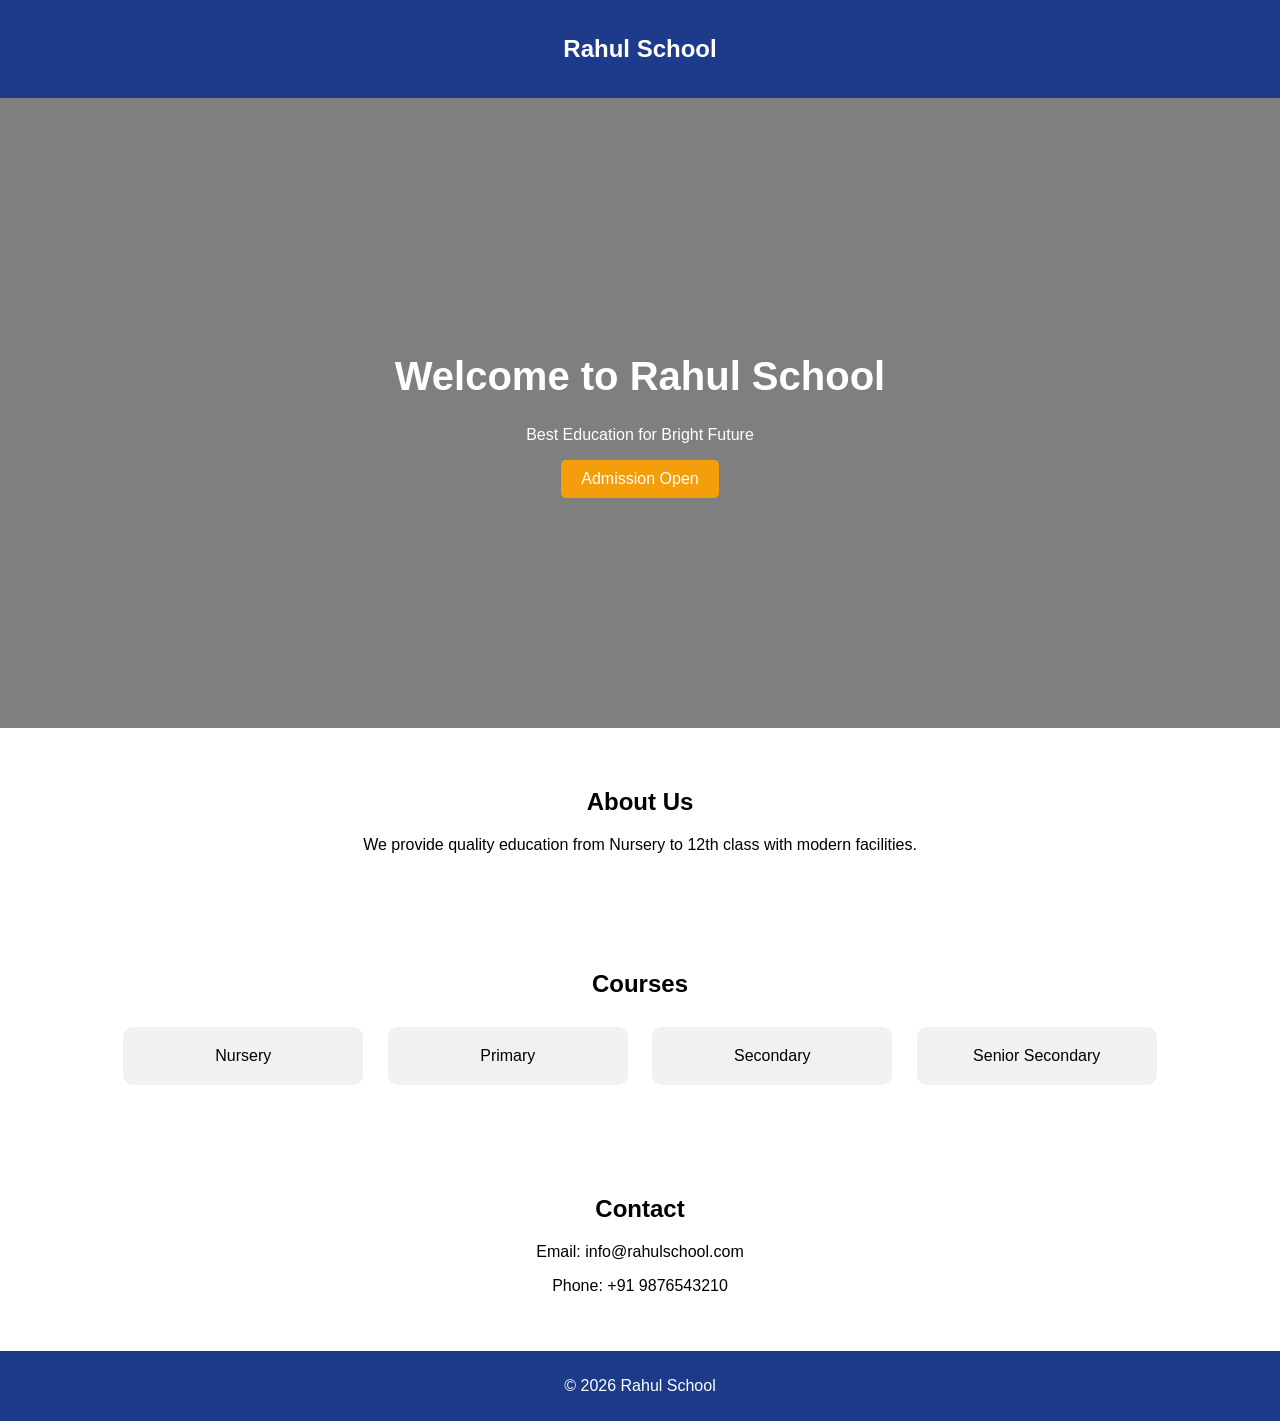
==== index.html @ 439ca169 "Update index.html" ====
<!DOCTYPE html>
<html lang="en">
<head>
<meta charset="UTF-8">
<meta name="viewport" content="width=device-width, initial-scale=1.0">
<title>Rahul School</title>

<style>
body {
    margin: 0;
    font-family: Arial, sans-serif;
}

header {
    background: #1e3a8a;
    color: white;
    padding: 15px;
    text-align: center;
}

.hero {
    background: linear-gradient(rgba(0,0,0,0.5), rgba(0,0,0,0.5)),
    url('https://images.unsplash.com/photo-1523050854058-8df90110c9f1');
    background-size: cover;
    height: 70vh;
    display: flex;
    justify-content: center;
    align-items: center;
    color: white;
    text-align: center;
}

.hero h1 {
    font-size: 40px;
}

section {
    padding: 40px;
    text-align: center;
}

.card {
    display: inline-block;
    background: #f1f1f1;
    padding: 20px;
    margin: 10px;
    border-radius: 10px;
    width: 200px;
}

button {
    background: #f59e0b;
    border: none;
    padding: 10px 20px;
    color: white;
    font-size: 16px;
    border-radius: 5px;
    cursor: pointer;
}

footer {
    background: #1e3a8a;
    color: white;
    text-align: center;
    padding: 10px;
}
</style>

</head>

<body>

<header>
    <h2>Rahul School</h2>
</header>

<div class="hero">
    <div>
        <h1>Welcome to Rahul School</h1>
        <p>Best Education for Bright Future</p>
        <button>Admission Open</button>
    </div>
</div>

<section>
    <h2>About Us</h2>
    <p>We provide quality education from Nursery to 12th class with modern facilities.</p>
</section>

<section>
    <h2>Courses</h2>
    <div class="card">Nursery</div>
    <div class="card">Primary</div>
    <div class="card">Secondary</div>
    <div class="card">Senior Secondary</div>
</section>

<section>
    <h2>Contact</h2>
    <p>Email: info@rahulschool.com</p>
    <p>Phone: +91 9876543210</p>
</section>

<footer>
    <p>© 2026 Rahul School</p>
</footer>

</body>
</html>
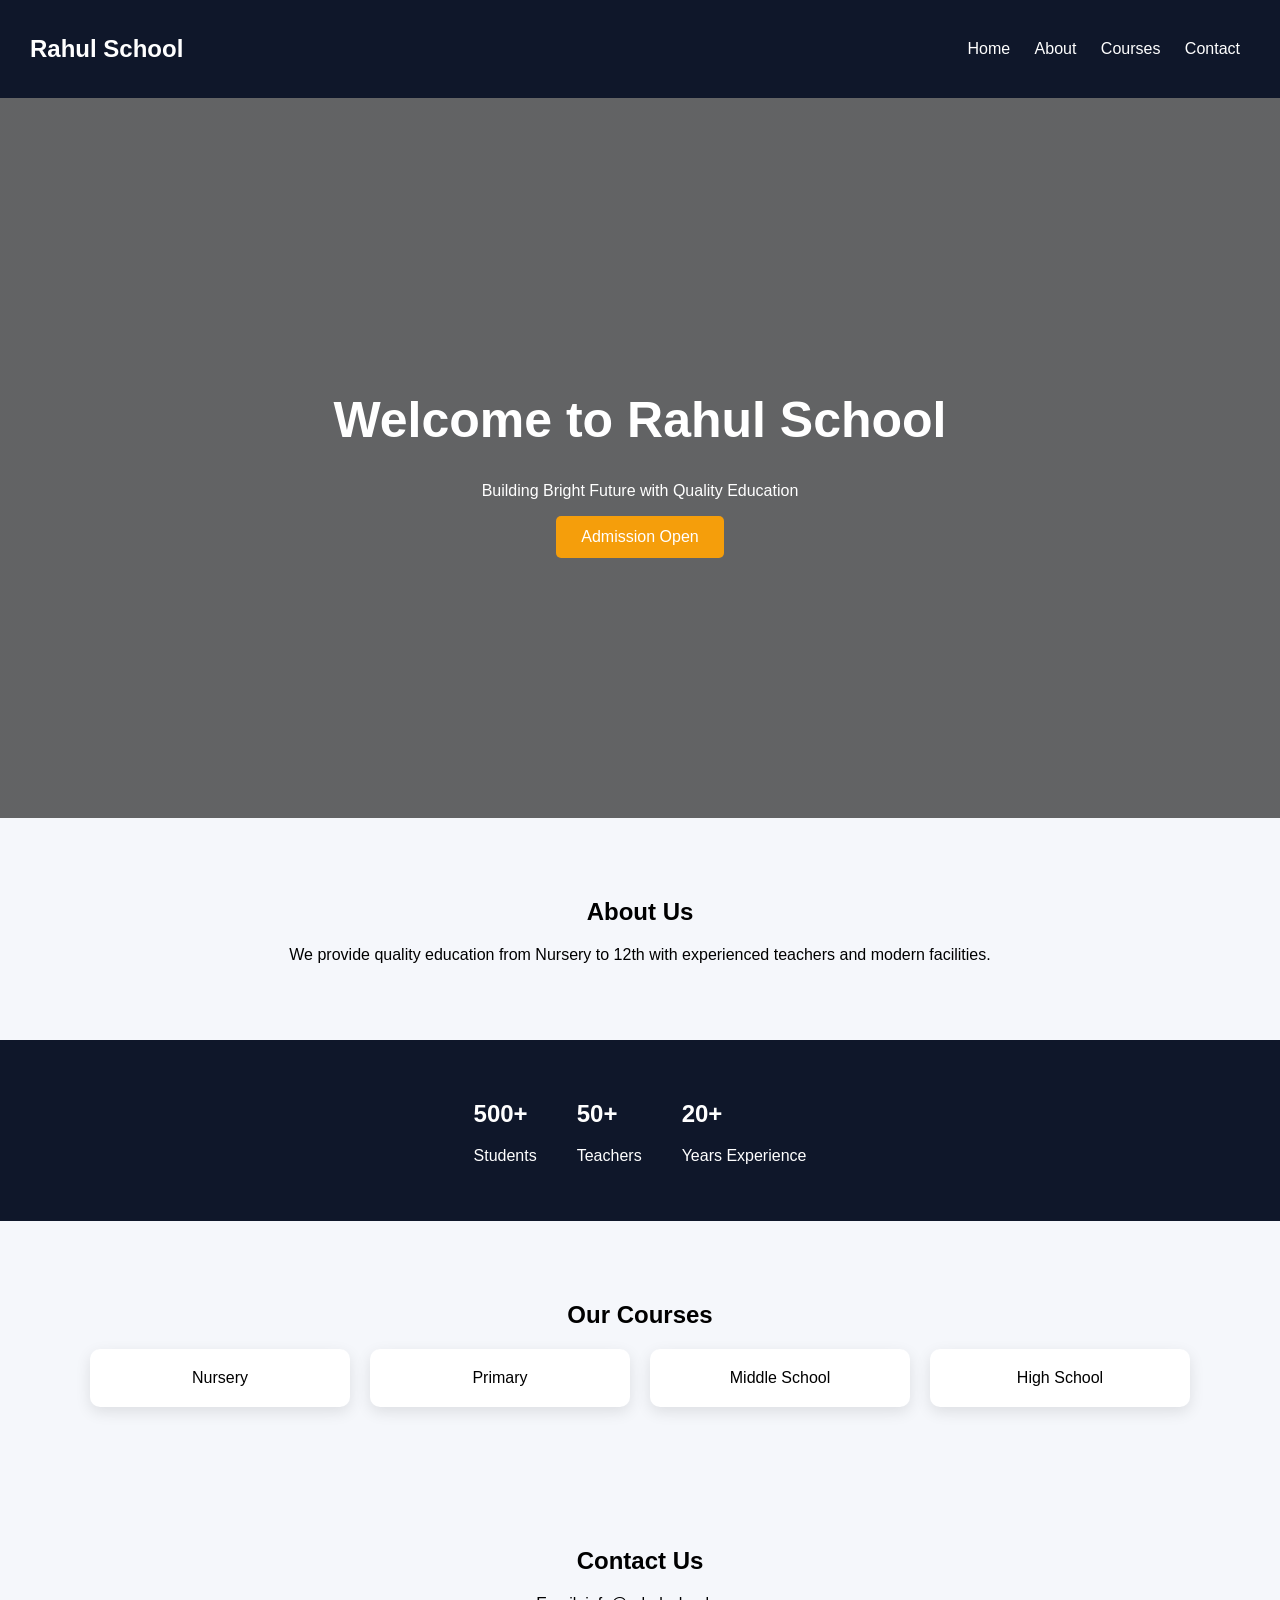
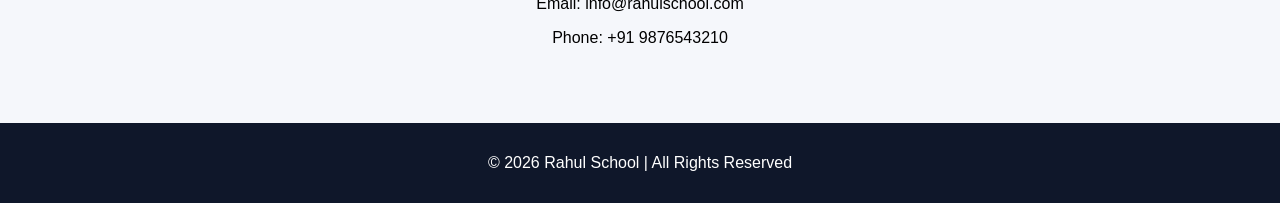
==== commit 55d29f92: "Update index.html" ====
--- a/index.html
+++ b/index.html
@@ -6,63 +6,91 @@
 <title>Rahul School</title>
 
 <style>
-body {
-    margin: 0;
-    font-family: Arial, sans-serif;
+body{
+    margin:0;
+    font-family:Arial, sans-serif;
+    background:#f5f7fb;
 }
 
-header {
-    background: #1e3a8a;
-    color: white;
-    padding: 15px;
-    text-align: center;
+/* Navbar */
+.navbar{
+    display:flex;
+    justify-content:space-between;
+    align-items:center;
+    background:#0f172a;
+    padding:15px 30px;
+    color:white;
+}
+.navbar a{
+    color:white;
+    text-decoration:none;
+    margin:0 10px;
 }
 
-.hero {
-    background: linear-gradient(rgba(0,0,0,0.5), rgba(0,0,0,0.5)),
+/* Hero */
+.hero{
+    background:linear-gradient(rgba(0,0,0,0.6),rgba(0,0,0,0.6)),
     url('https://images.unsplash.com/photo-1523050854058-8df90110c9f1');
-    background-size: cover;
-    height: 70vh;
-    display: flex;
-    justify-content: center;
-    align-items: center;
-    color: white;
-    text-align: center;
+    background-size:cover;
+    height:80vh;
+    display:flex;
+    justify-content:center;
+    align-items:center;
+    color:white;
+    text-align:center;
+}
+.hero h1{
+    font-size:50px;
 }
 
-.hero h1 {
-    font-size: 40px;
+/* Button */
+.btn{
+    background:#f59e0b;
+    padding:12px 25px;
+    border:none;
+    color:white;
+    font-size:16px;
+    border-radius:5px;
+    cursor:pointer;
 }
 
-section {
-    padding: 40px;
-    text-align: center;
+/* Sections */
+section{
+    padding:60px 20px;
+    text-align:center;
 }
 
-.card {
-    display: inline-block;
-    background: #f1f1f1;
-    padding: 20px;
-    margin: 10px;
-    border-radius: 10px;
-    width: 200px;
+/* Cards */
+.cards{
+    display:flex;
+    flex-wrap:wrap;
+    justify-content:center;
+    gap:20px;
+}
+.card{
+    background:white;
+    padding:20px;
+    width:220px;
+    border-radius:10px;
+    box-shadow:0 5px 15px rgba(0,0,0,0.1);
 }
 
-button {
-    background: #f59e0b;
-    border: none;
-    padding: 10px 20px;
-    color: white;
-    font-size: 16px;
-    border-radius: 5px;
-    cursor: pointer;
+/* Stats */
+.stats{
+    display:flex;
+    justify-content:center;
+    gap:40px;
+    background:#0f172a;
+    color:white;
+    padding:40px;
 }
 
-footer {
-    background: #1e3a8a;
-    color: white;
-    text-align: center;
-    padding: 10px;
+/* Footer */
+footer{
+    background:#0f172a;
+    color:white;
+    text-align:center;
+    padding:15px;
 }
 </style>
 
@@ -70,39 +98,62 @@
 
 <body>
 
-<header>
+<div class="navbar">
     <h2>Rahul School</h2>
-</header>
+    <div>
+        <a href="#">Home</a>
+        <a href="#about">About</a>
+        <a href="#courses">Courses</a>
+        <a href="#contact">Contact</a>
+    </div>
+</div>
 
 <div class="hero">
     <div>
         <h1>Welcome to Rahul School</h1>
-        <p>Best Education for Bright Future</p>
-        <button>Admission Open</button>
+        <p>Building Bright Future with Quality Education</p>
+        <button class="btn">Admission Open</button>
     </div>
 </div>
 
-<section>
+<section id="about">
     <h2>About Us</h2>
-    <p>We provide quality education from Nursery to 12th class with modern facilities.</p>
+    <p>We provide quality education from Nursery to 12th with experienced teachers and modern facilities.</p>
 </section>
 
-<section>
-    <h2>Courses</h2>
-    <div class="card">Nursery</div>
-    <div class="card">Primary</div>
-    <div class="card">Secondary</div>
-    <div class="card">Senior Secondary</div>
+<div class="stats">
+    <div>
+        <h2>500+</h2>
+        <p>Students</p>
+    </div>
+    <div>
+        <h2>50+</h2>
+        <p>Teachers</p>
+    </div>
+    <div>
+        <h2>20+</h2>
+        <p>Years Experience</p>
+    </div>
+</div>
+
+<section id="courses">
+    <h2>Our Courses</h2>
+    <div class="cards">
+        <div class="card">Nursery</div>
+        <div class="card">Primary</div>
+        <div class="card">Middle School</div>
+        <div class="card">High School</div>
+    </div>
 </section>
 
-<section>
-    <h2>Contact</h2>
+<section id="contact">
+    <h2>Contact Us</h2>
     <p>Email: info@rahulschool.com</p>
     <p>Phone: +91 9876543210</p>
 </section>
 
 <footer>
-    <p>© 2026 Rahul School</p>
+    <p>© 2026 Rahul School | All Rights Reserved</p>
 </footer>
 
 </body>
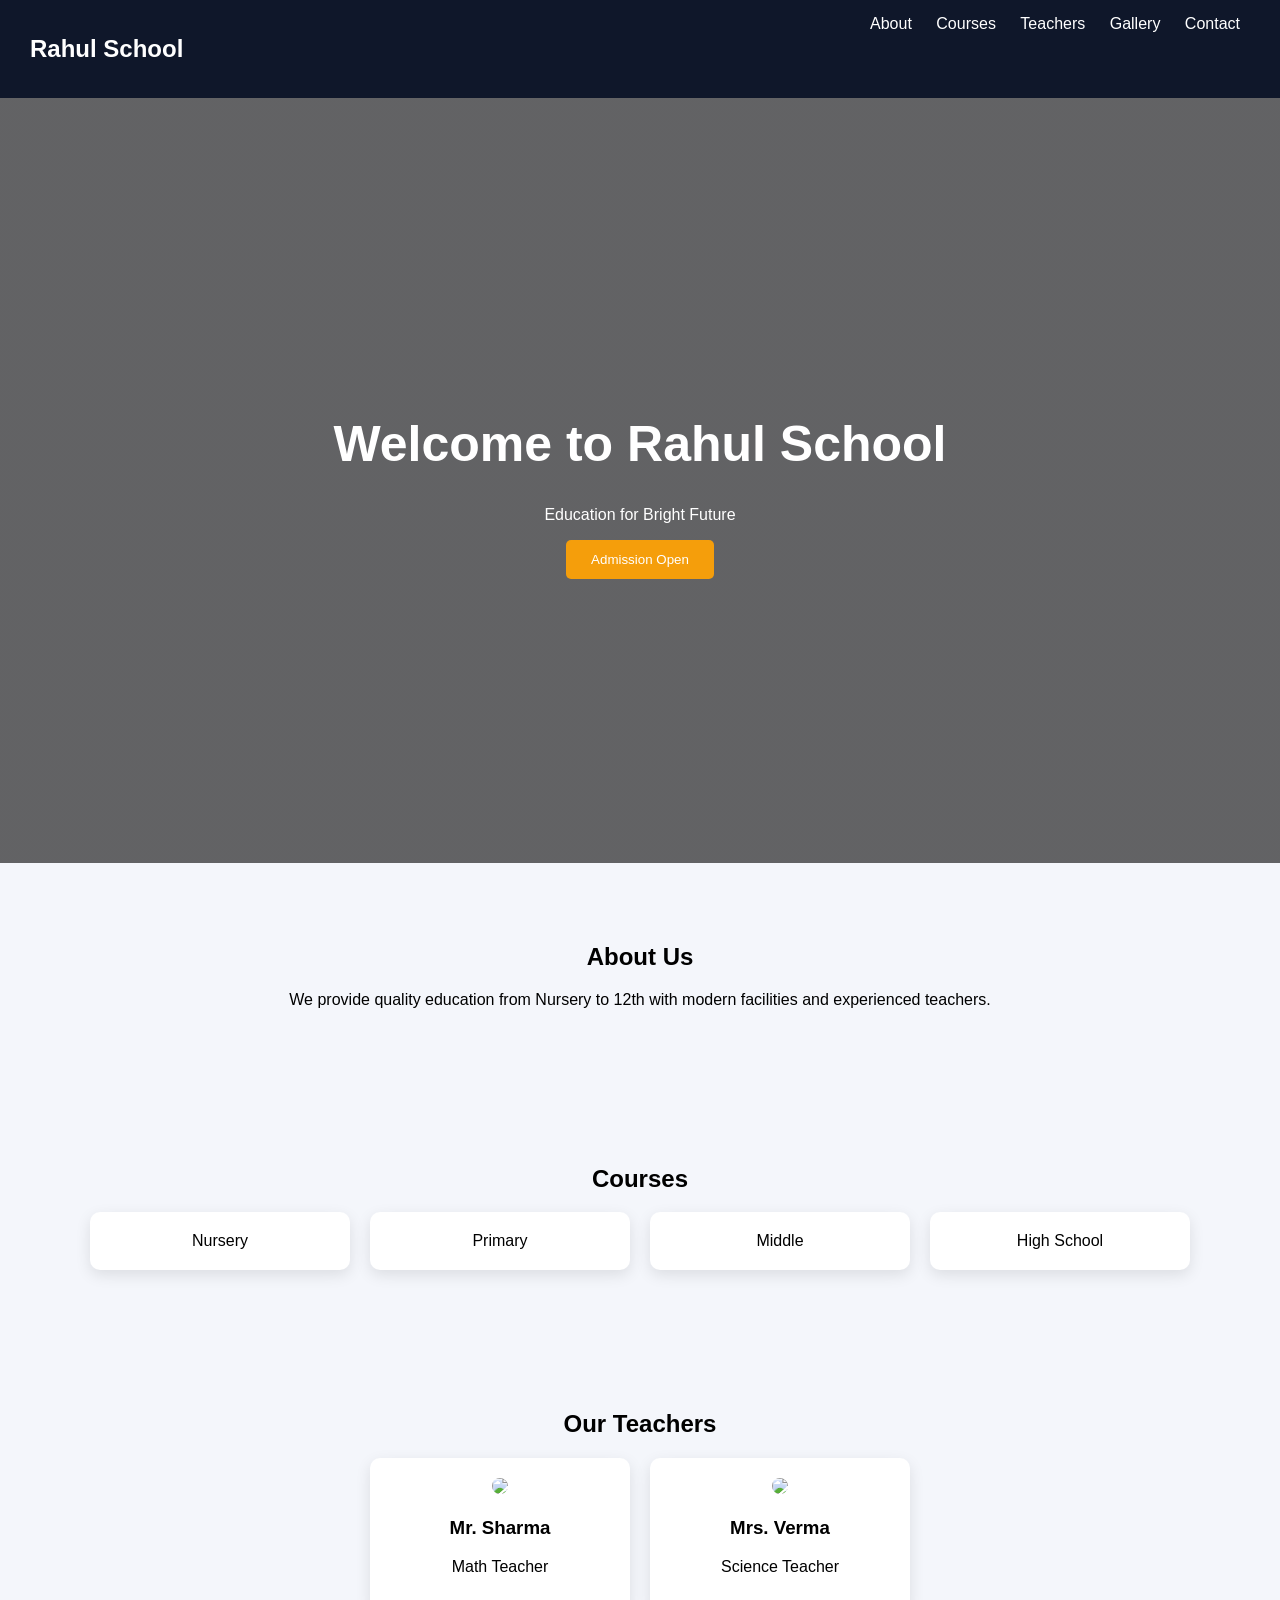
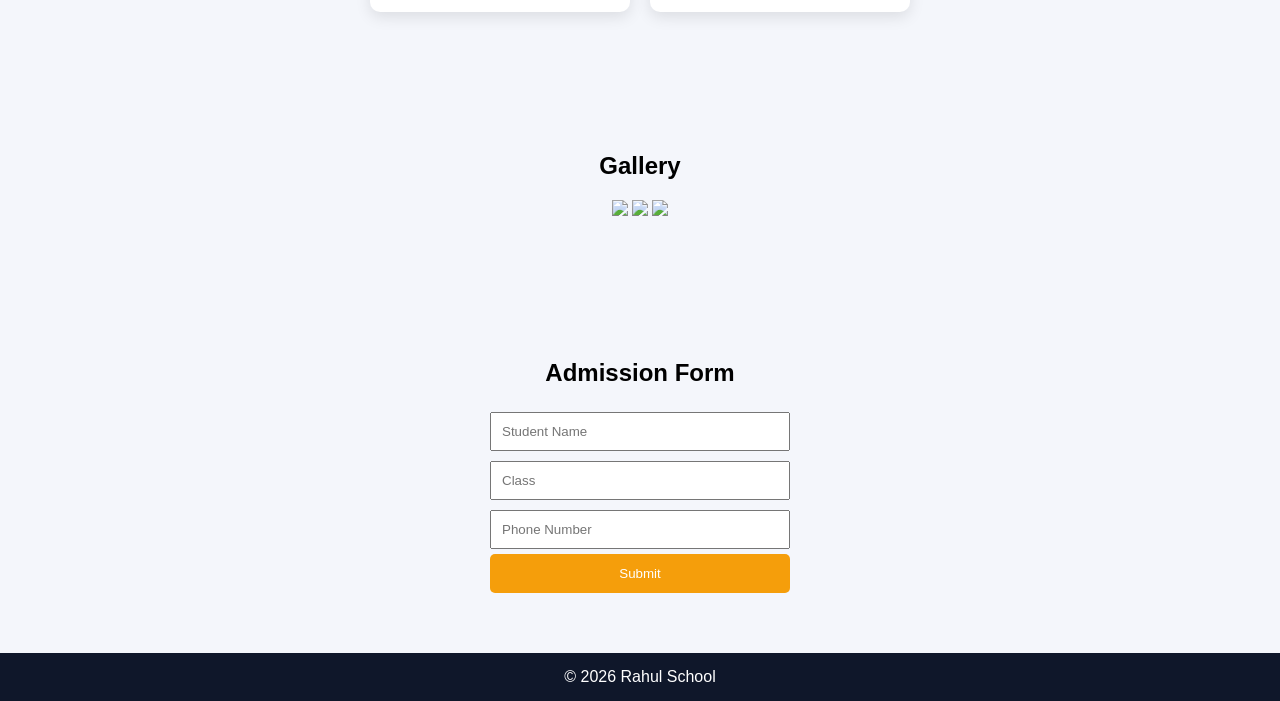
==== commit 3de0fbbf: "Update index.html" ====
--- a/index.html
+++ b/index.html
@@ -8,48 +8,42 @@
 <style>
 body{
     margin:0;
-    font-family:Arial, sans-serif;
-    background:#f5f7fb;
+    font-family:Arial;
+    background:#f4f6fb;
+    scroll-behavior:smooth;
 }
 
 /* Navbar */
-.navbar{
+.nav{
     display:flex;
     justify-content:space-between;
-    align-items:center;
     background:#0f172a;
+    color:white;
     padding:15px 30px;
+}
+.nav a{
     color:white;
-}
-.navbar a{
-    color:white;
+    margin:0 10px;
     text-decoration:none;
-    margin:0 10px;
 }
 
 /* Hero */
 .hero{
     background:linear-gradient(rgba(0,0,0,0.6),rgba(0,0,0,0.6)),
     url('https://images.unsplash.com/photo-1523050854058-8df90110c9f1');
-    background-size:cover;
-    height:80vh;
+    height:85vh;
     display:flex;
     justify-content:center;
     align-items:center;
     color:white;
     text-align:center;
 }
-.hero h1{
-    font-size:50px;
-}
-
-/* Button */
+.hero h1{font-size:50px;}
 .btn{
+    padding:12px 25px;
     background:#f59e0b;
-    padding:12px 25px;
     border:none;
     color:white;
-    font-size:16px;
     border-radius:5px;
     cursor:pointer;
 }
@@ -75,22 +69,38 @@
     box-shadow:0 5px 15px rgba(0,0,0,0.1);
 }
 
-/* Stats */
-.stats{
+/* Teachers */
+.teacher img{
+    width:100%;
+    border-radius:10px;
+}
+
+/* Gallery */
+.gallery img{
+    width:250px;
+    height:160px;
+    margin:10px;
+    border-radius:10px;
+}
+
+/* Form */
+form{
     display:flex;
-    justify-content:center;
-    gap:40px;
-    background:#0f172a;
-    color:white;
-    padding:40px;
+    flex-direction:column;
+    width:300px;
+    margin:auto;
+}
+input{
+    padding:10px;
+    margin:5px 0;
 }
 
 /* Footer */
 footer{
     background:#0f172a;
     color:white;
+    padding:15px;
     text-align:center;
-    padding:15px;
 }
 </style>
 
@@ -98,12 +108,13 @@
 
 <body>
 
-<div class="navbar">
+<div class="nav">
     <h2>Rahul School</h2>
     <div>
-        <a href="#">Home</a>
         <a href="#about">About</a>
         <a href="#courses">Courses</a>
+        <a href="#teachers">Teachers</a>
+        <a href="#gallery">Gallery</a>
         <a href="#contact">Contact</a>
     </div>
 </div>
@@ -111,49 +122,63 @@
 <div class="hero">
     <div>
         <h1>Welcome to Rahul School</h1>
-        <p>Building Bright Future with Quality Education</p>
+        <p>Education for Bright Future</p>
         <button class="btn">Admission Open</button>
     </div>
 </div>
 
 <section id="about">
     <h2>About Us</h2>
-    <p>We provide quality education from Nursery to 12th with experienced teachers and modern facilities.</p>
+    <p>We provide quality education from Nursery to 12th with modern facilities and experienced teachers.</p>
 </section>
 
-<div class="stats">
-    <div>
-        <h2>500+</h2>
-        <p>Students</p>
-    </div>
-    <div>
-        <h2>50+</h2>
-        <p>Teachers</p>
-    </div>
-    <div>
-        <h2>20+</h2>
-        <p>Years Experience</p>
-    </div>
-</div>
-
 <section id="courses">
-    <h2>Our Courses</h2>
+    <h2>Courses</h2>
     <div class="cards">
         <div class="card">Nursery</div>
         <div class="card">Primary</div>
-        <div class="card">Middle School</div>
+        <div class="card">Middle</div>
         <div class="card">High School</div>
     </div>
 </section>
 
+<section id="teachers">
+    <h2>Our Teachers</h2>
+    <div class="cards">
+        <div class="card teacher">
+            <img src="https://via.placeholder.com/200x150">
+            <h3>Mr. Sharma</h3>
+            <p>Math Teacher</p>
+        </div>
+        <div class="card teacher">
+            <img src="https://via.placeholder.com/200x150">
+            <h3>Mrs. Verma</h3>
+            <p>Science Teacher</p>
+        </div>
+    </div>
+</section>
+
+<section id="gallery">
+    <h2>Gallery</h2>
+    <div>
+        <img src="https://images.unsplash.com/photo-1523050854058-8df90110c9f1">
+        <img src="https://images.unsplash.com/photo-1524178232363-1fb2b075b655">
+        <img src="https://images.unsplash.com/photo-1503676260728-1c00da094a0b">
+    </div>
+</section>
+
 <section id="contact">
-    <h2>Contact Us</h2>
-    <p>Email: info@rahulschool.com</p>
-    <p>Phone: +91 9876543210</p>
+    <h2>Admission Form</h2>
+    <form>
+        <input type="text" placeholder="Student Name">
+        <input type="text" placeholder="Class">
+        <input type="text" placeholder="Phone Number">
+        <button class="btn" type="submit">Submit</button>
+    </form>
 </section>
 
 <footer>
-    <p>© 2026 Rahul School | All Rights Reserved</p>
+    © 2026 Rahul School
 </footer>
 
 </body>
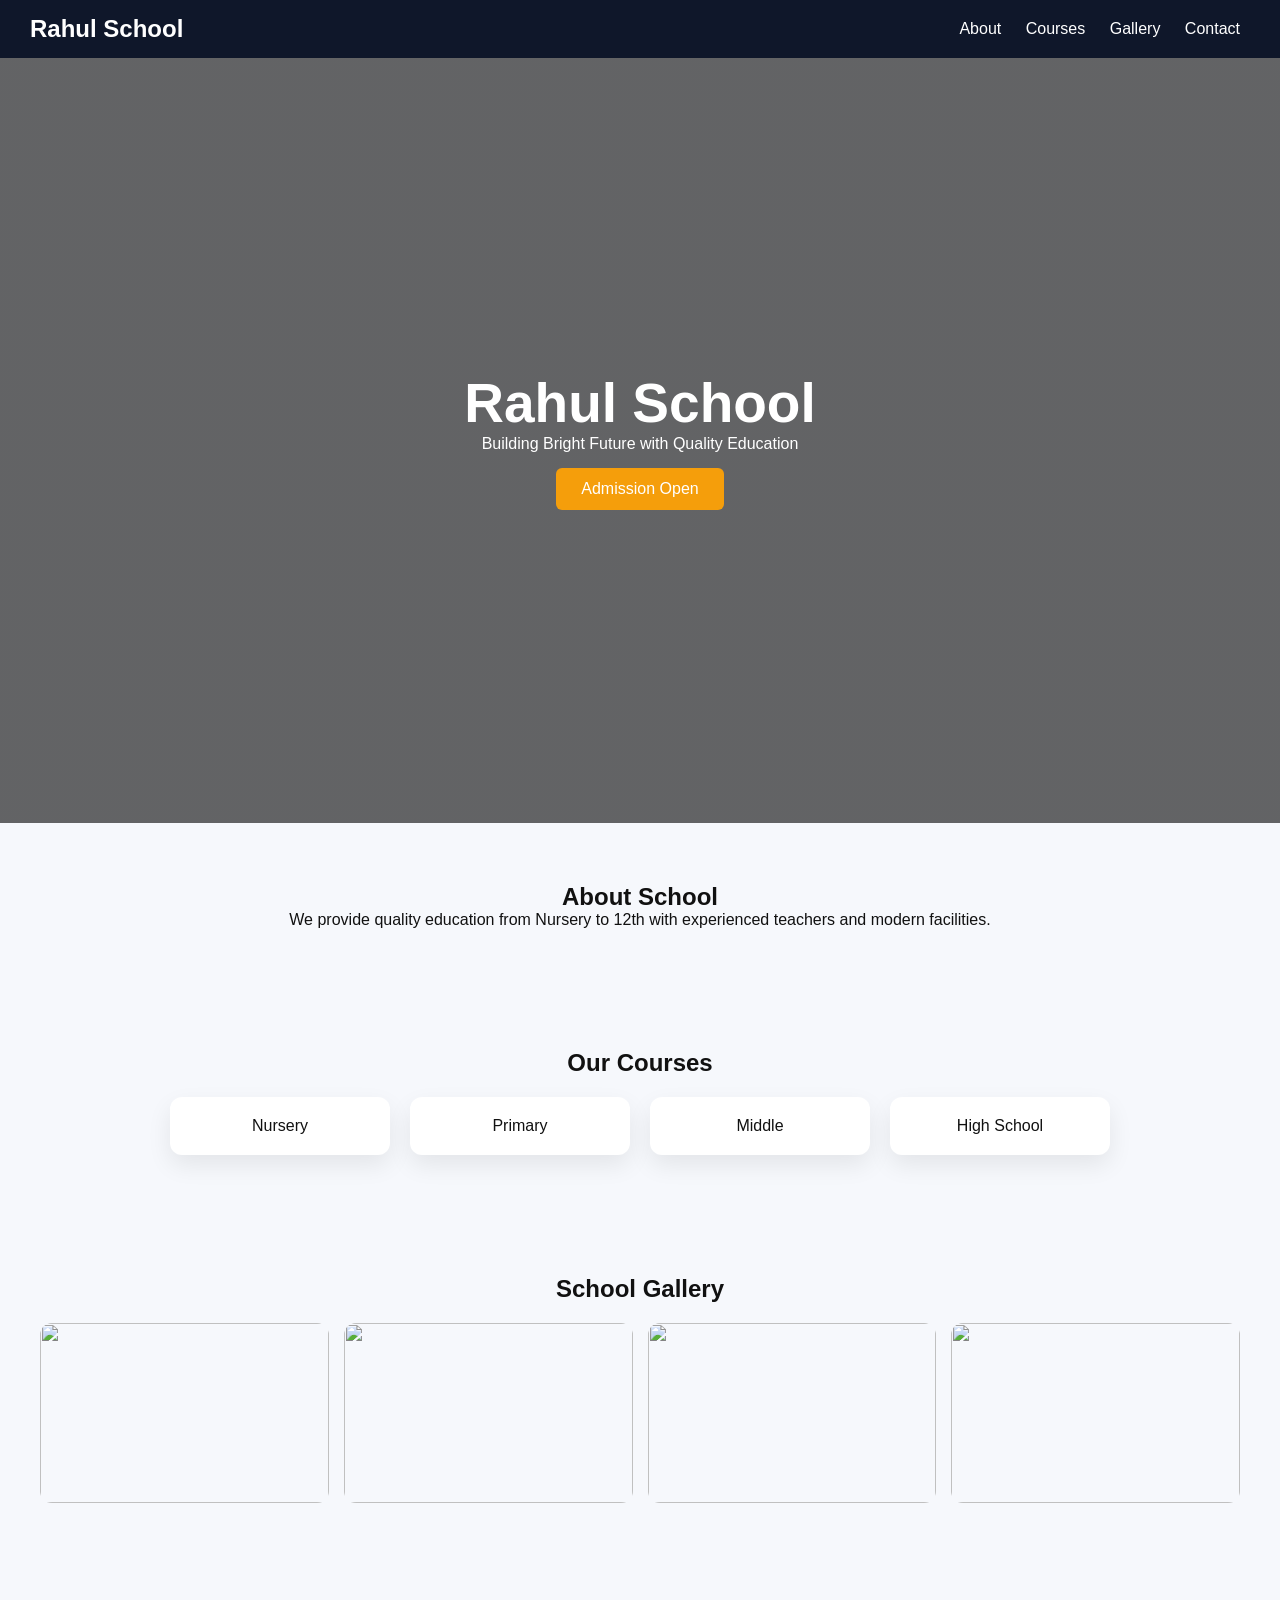
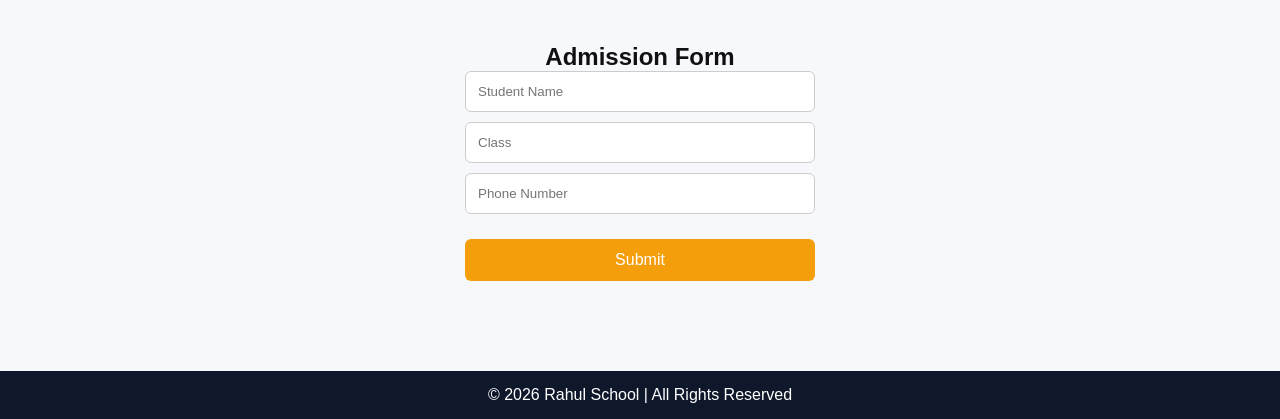
==== commit e37df0a6: "Update index.html" ====
--- a/index.html
+++ b/index.html
@@ -6,101 +6,117 @@
 <title>Rahul School</title>
 
 <style>
-body{
+*{
     margin:0;
+    padding:0;
+    box-sizing:border-box;
     font-family:Arial;
-    background:#f4f6fb;
-    scroll-behavior:smooth;
 }
 
-/* Navbar */
-.nav{
+body{
+    background:#f6f8fc;
+    color:#111;
+}
+
+/* NAVBAR */
+nav{
     display:flex;
     justify-content:space-between;
+    align-items:center;
     background:#0f172a;
+    padding:15px 30px;
     color:white;
-    padding:15px 30px;
 }
-.nav a{
+nav a{
     color:white;
     margin:0 10px;
     text-decoration:none;
+    font-weight:500;
 }
 
-/* Hero */
+/* HERO */
 .hero{
+    height:85vh;
     background:linear-gradient(rgba(0,0,0,0.6),rgba(0,0,0,0.6)),
     url('https://images.unsplash.com/photo-1523050854058-8df90110c9f1');
-    height:85vh;
+    background-size:cover;
     display:flex;
     justify-content:center;
     align-items:center;
+    text-align:center;
     color:white;
-    text-align:center;
 }
-.hero h1{font-size:50px;}
+.hero h1{
+    font-size:55px;
+}
 .btn{
+    margin-top:15px;
     padding:12px 25px;
+    border:none;
     background:#f59e0b;
-    border:none;
     color:white;
-    border-radius:5px;
+    border-radius:6px;
     cursor:pointer;
+    font-size:16px;
 }
 
-/* Sections */
+/* SECTION */
 section{
     padding:60px 20px;
     text-align:center;
 }
 
-/* Cards */
+/* CARDS */
 .cards{
     display:flex;
+    justify-content:center;
     flex-wrap:wrap;
-    justify-content:center;
     gap:20px;
+    margin-top:20px;
 }
 .card{
     background:white;
     padding:20px;
     width:220px;
-    border-radius:10px;
-    box-shadow:0 5px 15px rgba(0,0,0,0.1);
+    border-radius:12px;
+    box-shadow:0 10px 25px rgba(0,0,0,0.08);
 }
 
-/* Teachers */
-.teacher img{
+/* GALLERY FIX (IMPORTANT) */
+.gallery{
+    display:grid;
+    grid-template-columns:repeat(auto-fit,minmax(250px,1fr));
+    gap:15px;
+    padding:20px;
+}
+.gallery img{
     width:100%;
-    border-radius:10px;
+    height:180px;
+    object-fit:cover;
+    border-radius:12px;
 }
 
-/* Gallery */
-.gallery img{
-    width:250px;
-    height:160px;
-    margin:10px;
-    border-radius:10px;
+/* FORM */
+form{
+    max-width:350px;
+    margin:auto;
+    display:flex;
+    flex-direction:column;
+    gap:10px;
+}
+input{
+    padding:12px;
+    border:1px solid #ccc;
+    border-radius:6px;
 }
 
-/* Form */
-form{
-    display:flex;
-    flex-direction:column;
-    width:300px;
-    margin:auto;
-}
-input{
-    padding:10px;
-    margin:5px 0;
-}
-
-/* Footer */
+/* FOOTER */
 footer{
     background:#0f172a;
     color:white;
+    text-align:center;
     padding:15px;
-    text-align:center;
+    margin-top:30px;
 }
 </style>
 
@@ -108,32 +124,31 @@
 
 <body>
 
-<div class="nav">
+<nav>
     <h2>Rahul School</h2>
     <div>
         <a href="#about">About</a>
         <a href="#courses">Courses</a>
-        <a href="#teachers">Teachers</a>
         <a href="#gallery">Gallery</a>
         <a href="#contact">Contact</a>
     </div>
-</div>
+</nav>
 
 <div class="hero">
     <div>
-        <h1>Welcome to Rahul School</h1>
-        <p>Education for Bright Future</p>
+        <h1>Rahul School</h1>
+        <p>Building Bright Future with Quality Education</p>
         <button class="btn">Admission Open</button>
     </div>
 </div>
 
 <section id="about">
-    <h2>About Us</h2>
-    <p>We provide quality education from Nursery to 12th with modern facilities and experienced teachers.</p>
+    <h2>About School</h2>
+    <p>We provide quality education from Nursery to 12th with experienced teachers and modern facilities.</p>
 </section>
 
 <section id="courses">
-    <h2>Courses</h2>
+    <h2>Our Courses</h2>
     <div class="cards">
         <div class="card">Nursery</div>
         <div class="card">Primary</div>
@@ -142,28 +157,13 @@
     </div>
 </section>
 
-<section id="teachers">
-    <h2>Our Teachers</h2>
-    <div class="cards">
-        <div class="card teacher">
-            <img src="https://via.placeholder.com/200x150">
-            <h3>Mr. Sharma</h3>
-            <p>Math Teacher</p>
-        </div>
-        <div class="card teacher">
-            <img src="https://via.placeholder.com/200x150">
-            <h3>Mrs. Verma</h3>
-            <p>Science Teacher</p>
-        </div>
-    </div>
-</section>
-
 <section id="gallery">
-    <h2>Gallery</h2>
-    <div>
+    <h2>School Gallery</h2>
+    <div class="gallery">
+        <img src="https://images.unsplash.com/photo-1503676260728-1c00da094a0b">
+        <img src="https://images.unsplash.com/photo-1524178232363-1fb2b075b655">
         <img src="https://images.unsplash.com/photo-1523050854058-8df90110c9f1">
-        <img src="https://images.unsplash.com/photo-1524178232363-1fb2b075b655">
-        <img src="https://images.unsplash.com/photo-1503676260728-1c00da094a0b">
+        <img src="https://images.unsplash.com/photo-1562774053-701939374585">
     </div>
 </section>
 
@@ -178,7 +178,7 @@
 </section>
 
 <footer>
-    © 2026 Rahul School
+    © 2026 Rahul School | All Rights Reserved
 </footer>
 
 </body>
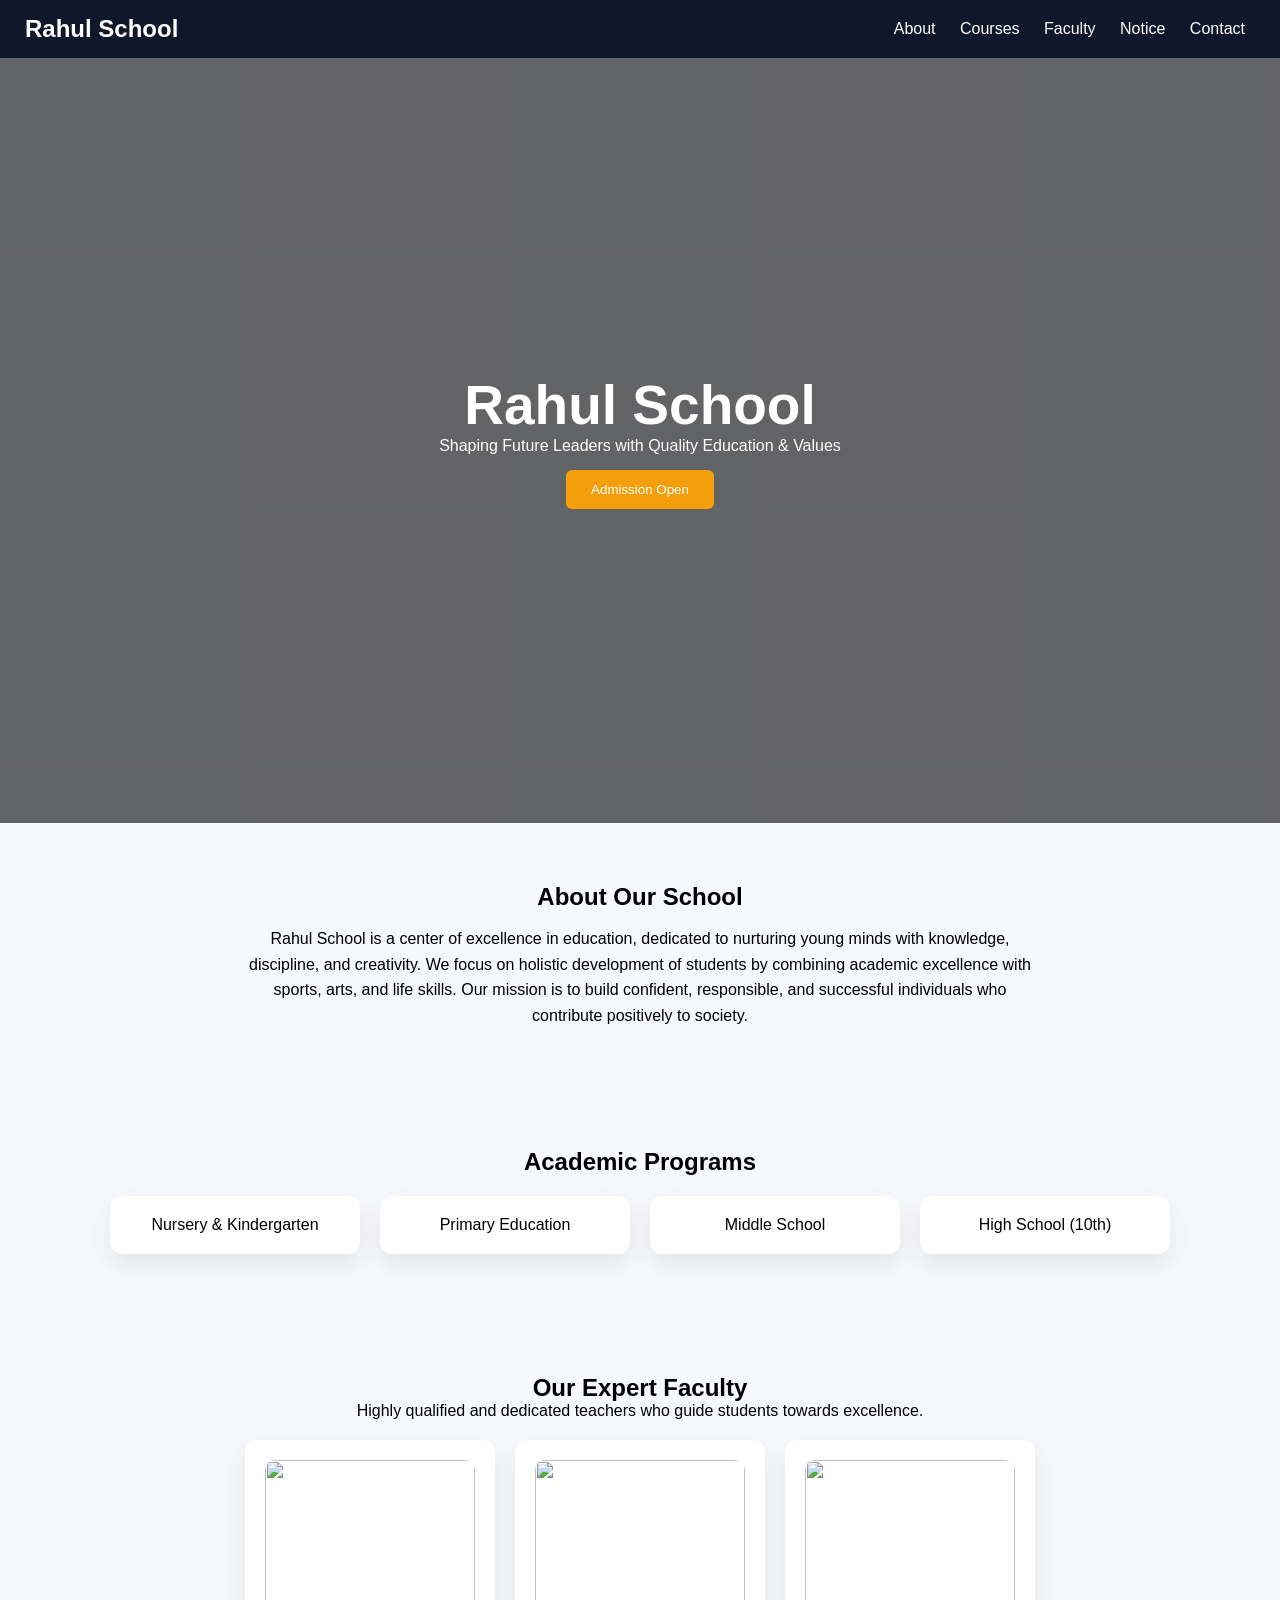
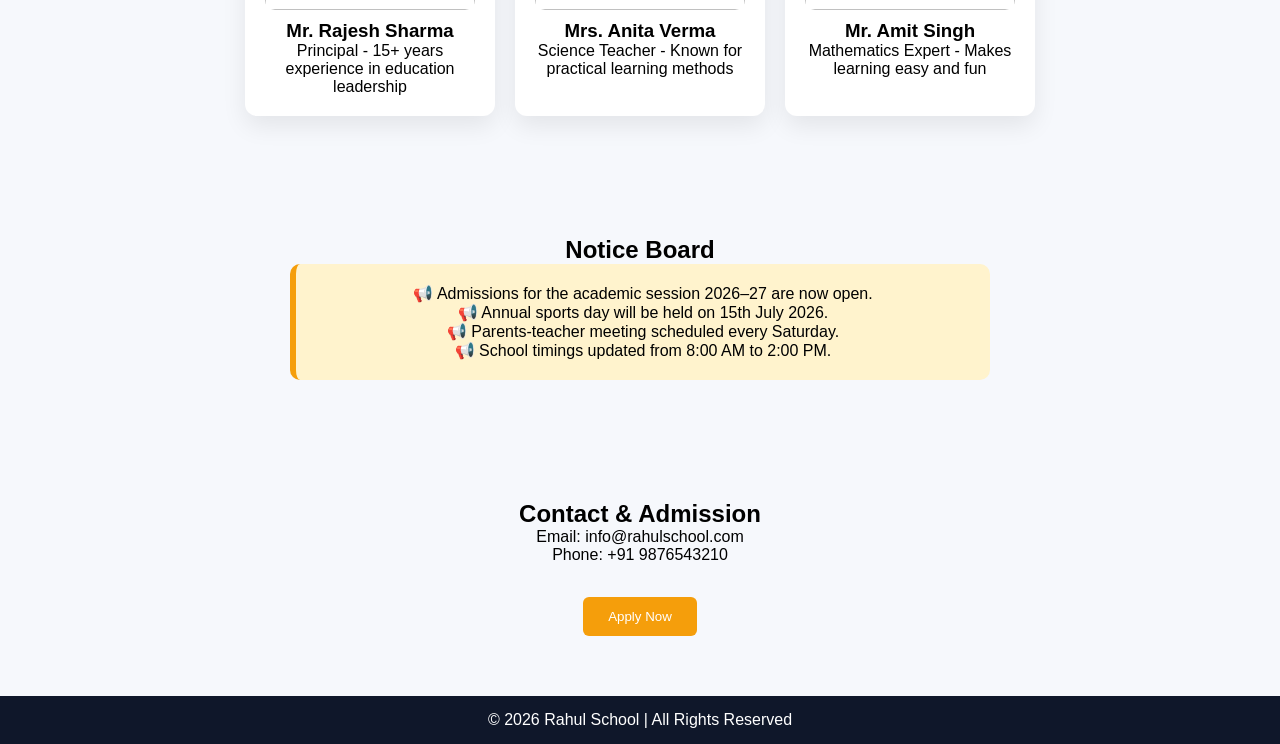
==== commit 91263f32: "Update index.html" ====
--- a/index.html
+++ b/index.html
@@ -11,22 +11,26 @@
     padding:0;
     box-sizing:border-box;
     font-family:Arial;
+    scroll-behavior:smooth;
 }
 
 body{
     background:#f6f8fc;
-    color:#111;
 }
 
 /* NAVBAR */
 nav{
+    position:sticky;
+    top:0;
+    z-index:1000;
     display:flex;
     justify-content:space-between;
     align-items:center;
     background:#0f172a;
-    padding:15px 30px;
-    color:white;
-}
+    padding:15px 25px;
+    color:white;
+}
+
 nav a{
     color:white;
     margin:0 10px;
@@ -46,9 +50,11 @@
     text-align:center;
     color:white;
 }
+
 .hero h1{
     font-size:55px;
 }
+
 .btn{
     margin-top:15px;
     padding:12px 25px;
@@ -57,10 +63,9 @@
     color:white;
     border-radius:6px;
     cursor:pointer;
-    font-size:16px;
-}
-
-/* SECTION */
+}
+
+/* SECTIONS */
 section{
     padding:60px 20px;
     text-align:center;
@@ -74,40 +79,32 @@
     gap:20px;
     margin-top:20px;
 }
+
 .card{
     background:white;
     padding:20px;
-    width:220px;
+    width:250px;
     border-radius:12px;
     box-shadow:0 10px 25px rgba(0,0,0,0.08);
 }
 
-/* GALLERY FIX (IMPORTANT) */
-.gallery{
-    display:grid;
-    grid-template-columns:repeat(auto-fit,minmax(250px,1fr));
-    gap:15px;
+/* NOTICE BOARD */
+.notice{
+    background:#fff3cd;
+    border-left:6px solid #f59e0b;
     padding:20px;
-}
-.gallery img{
+    max-width:700px;
+    margin:auto;
+    border-radius:10px;
+}
+
+/* FACULTY IMAGE */
+.card img{
     width:100%;
-    height:180px;
+    height:150px;
     object-fit:cover;
-    border-radius:12px;
-}
-
-/* FORM */
-form{
-    max-width:350px;
-    margin:auto;
-    display:flex;
-    flex-direction:column;
-    gap:10px;
-}
-input{
-    padding:12px;
-    border:1px solid #ccc;
-    border-radius:6px;
+    border-radius:10px;
+    margin-bottom:10px;
 }
 
 /* FOOTER */
@@ -116,7 +113,6 @@
     color:white;
     text-align:center;
     padding:15px;
-    margin-top:30px;
 }
 </style>
 
@@ -124,59 +120,97 @@
 
 <body>
 
+<!-- NAVBAR -->
 <nav>
     <h2>Rahul School</h2>
     <div>
         <a href="#about">About</a>
         <a href="#courses">Courses</a>
-        <a href="#gallery">Gallery</a>
+        <a href="#faculty">Faculty</a>
+        <a href="#notice">Notice</a>
         <a href="#contact">Contact</a>
     </div>
 </nav>
 
+<!-- HERO -->
 <div class="hero">
     <div>
         <h1>Rahul School</h1>
-        <p>Building Bright Future with Quality Education</p>
+        <p>Shaping Future Leaders with Quality Education & Values</p>
         <button class="btn">Admission Open</button>
     </div>
 </div>
 
+<!-- ABOUT -->
 <section id="about">
-    <h2>About School</h2>
-    <p>We provide quality education from Nursery to 12th with experienced teachers and modern facilities.</p>
-</section>
-
+    <h2>About Our School</h2>
+    <p style="max-width:800px;margin:auto;margin-top:15px;line-height:1.6;">
+        Rahul School is a center of excellence in education, dedicated to nurturing young minds with knowledge, discipline, and creativity. 
+        We focus on holistic development of students by combining academic excellence with sports, arts, and life skills. 
+        Our mission is to build confident, responsible, and successful individuals who contribute positively to society.
+    </p>
+</section>
+
+<!-- COURSES -->
 <section id="courses">
-    <h2>Our Courses</h2>
+    <h2>Academic Programs</h2>
     <div class="cards">
-        <div class="card">Nursery</div>
-        <div class="card">Primary</div>
-        <div class="card">Middle</div>
-        <div class="card">High School</div>
-    </div>
-</section>
-
-<section id="gallery">
-    <h2>School Gallery</h2>
-    <div class="gallery">
-        <img src="https://images.unsplash.com/photo-1503676260728-1c00da094a0b">
-        <img src="https://images.unsplash.com/photo-1524178232363-1fb2b075b655">
-        <img src="https://images.unsplash.com/photo-1523050854058-8df90110c9f1">
-        <img src="https://images.unsplash.com/photo-1562774053-701939374585">
-    </div>
-</section>
-
+        <div class="card">Nursery & Kindergarten</div>
+        <div class="card">Primary Education</div>
+        <div class="card">Middle School</div>
+        <div class="card">High School (10th)</div>
+    </div>
+</section>
+
+<!-- FACULTY -->
+<section id="faculty">
+    <h2>Our Expert Faculty</h2>
+    <p>Highly qualified and dedicated teachers who guide students towards excellence.</p>
+
+    <div class="cards">
+        <div class="card">
+            <img src="https://images.unsplash.com/photo-1544717305-2782549b5136">
+            <h3>Mr. Rajesh Sharma</h3>
+            <p>Principal - 15+ years experience in education leadership</p>
+        </div>
+
+        <div class="card">
+            <img src="https://images.unsplash.com/photo-1551836022-deb4988cc6c0">
+            <h3>Mrs. Anita Verma</h3>
+            <p>Science Teacher - Known for practical learning methods</p>
+        </div>
+
+        <div class="card">
+            <img src="https://images.unsplash.com/photo-1500648767791-00dcc994a43e">
+            <h3>Mr. Amit Singh</h3>
+            <p>Mathematics Expert - Makes learning easy and fun</p>
+        </div>
+    </div>
+</section>
+
+<!-- NOTICE -->
+<section id="notice">
+    <h2>Notice Board</h2>
+
+    <div class="notice">
+        <p>📢 Admissions for the academic session 2026–27 are now open.</p>
+        <p>📢 Annual sports day will be held on 15th July 2026.</p>
+        <p>📢 Parents-teacher meeting scheduled every Saturday.</p>
+        <p>📢 School timings updated from 8:00 AM to 2:00 PM.</p>
+    </div>
+</section>
+
+<!-- CONTACT -->
 <section id="contact">
-    <h2>Admission Form</h2>
-    <form>
-        <input type="text" placeholder="Student Name">
-        <input type="text" placeholder="Class">
-        <input type="text" placeholder="Phone Number">
-        <button class="btn" type="submit">Submit</button>
-    </form>
-</section>
-
+    <h2>Contact & Admission</h2>
+    <p>Email: info@rahulschool.com</p>
+    <p>Phone: +91 9876543210</p>
+
+    <br>
+    <button class="btn">Apply Now</button>
+</section>
+
+<!-- FOOTER -->
 <footer>
     © 2026 Rahul School | All Rights Reserved
 </footer>
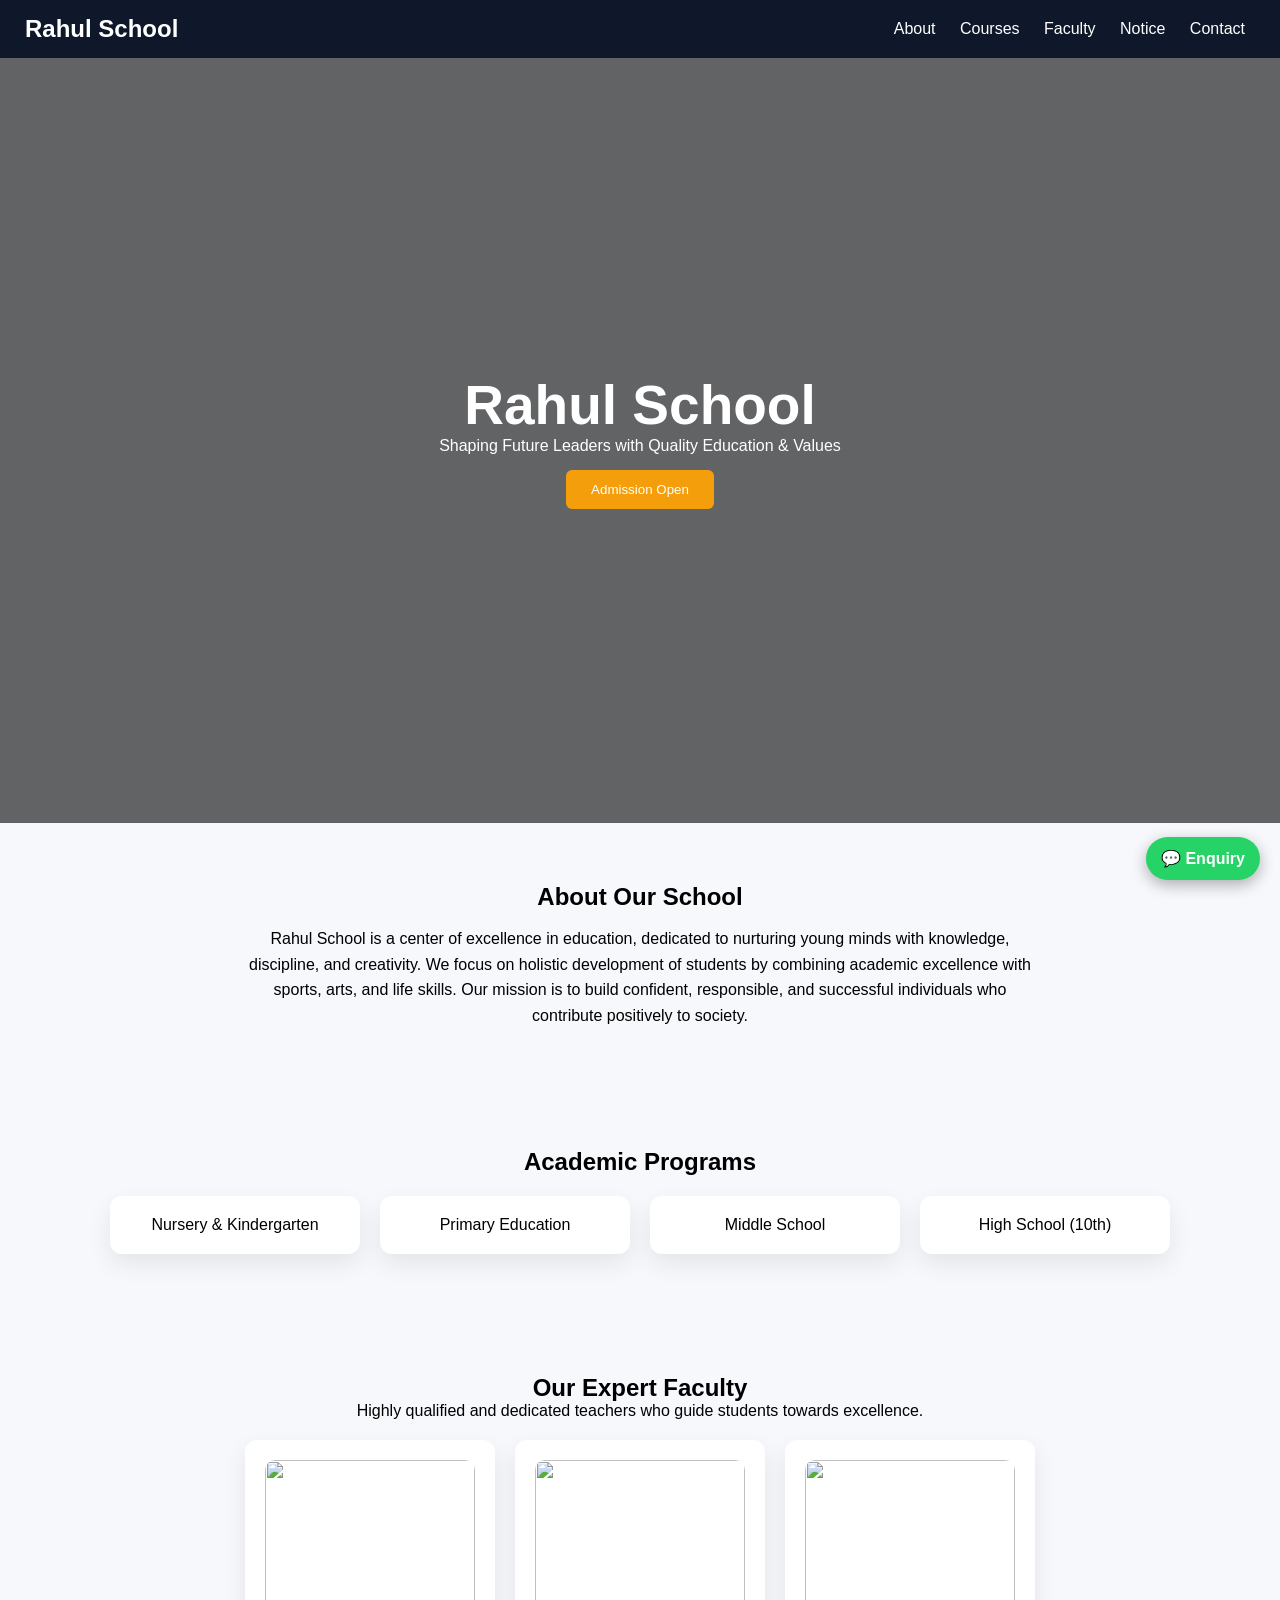
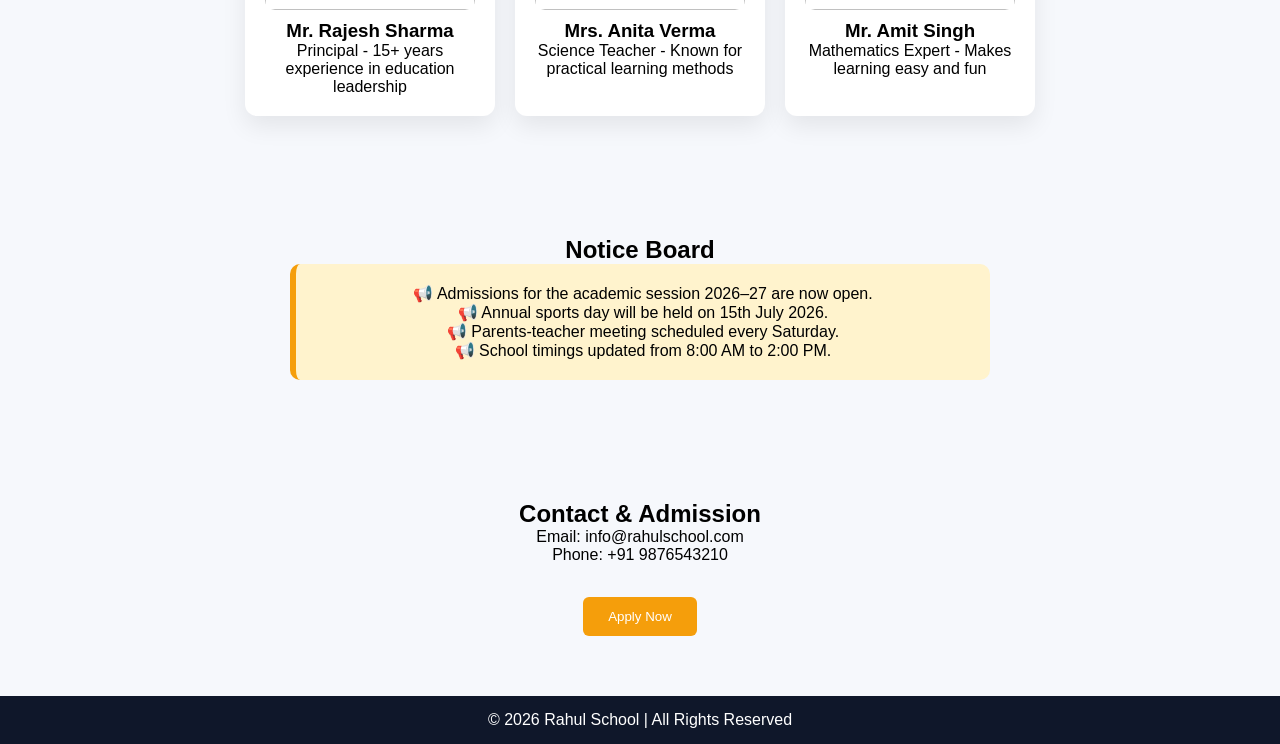
==== commit f2dca35a: "Update index.html" ====
--- a/index.html
+++ b/index.html
@@ -209,7 +209,22 @@
     <br>
     <button class="btn">Apply Now</button>
 </section>
-
+<a href="https://wa.me/919876543210" target="_blank"
+style="
+position:fixed;
+bottom:20px;
+right:20px;
+background:#25D366;
+color:white;
+padding:12px 15px;
+border-radius:50px;
+text-decoration:none;
+font-weight:bold;
+box-shadow:0 5px 15px rgba(0,0,0,0.3);
+">
+💬 Enquiry
+</a>
+    
 <!-- FOOTER -->
 <footer>
     © 2026 Rahul School | All Rights Reserved
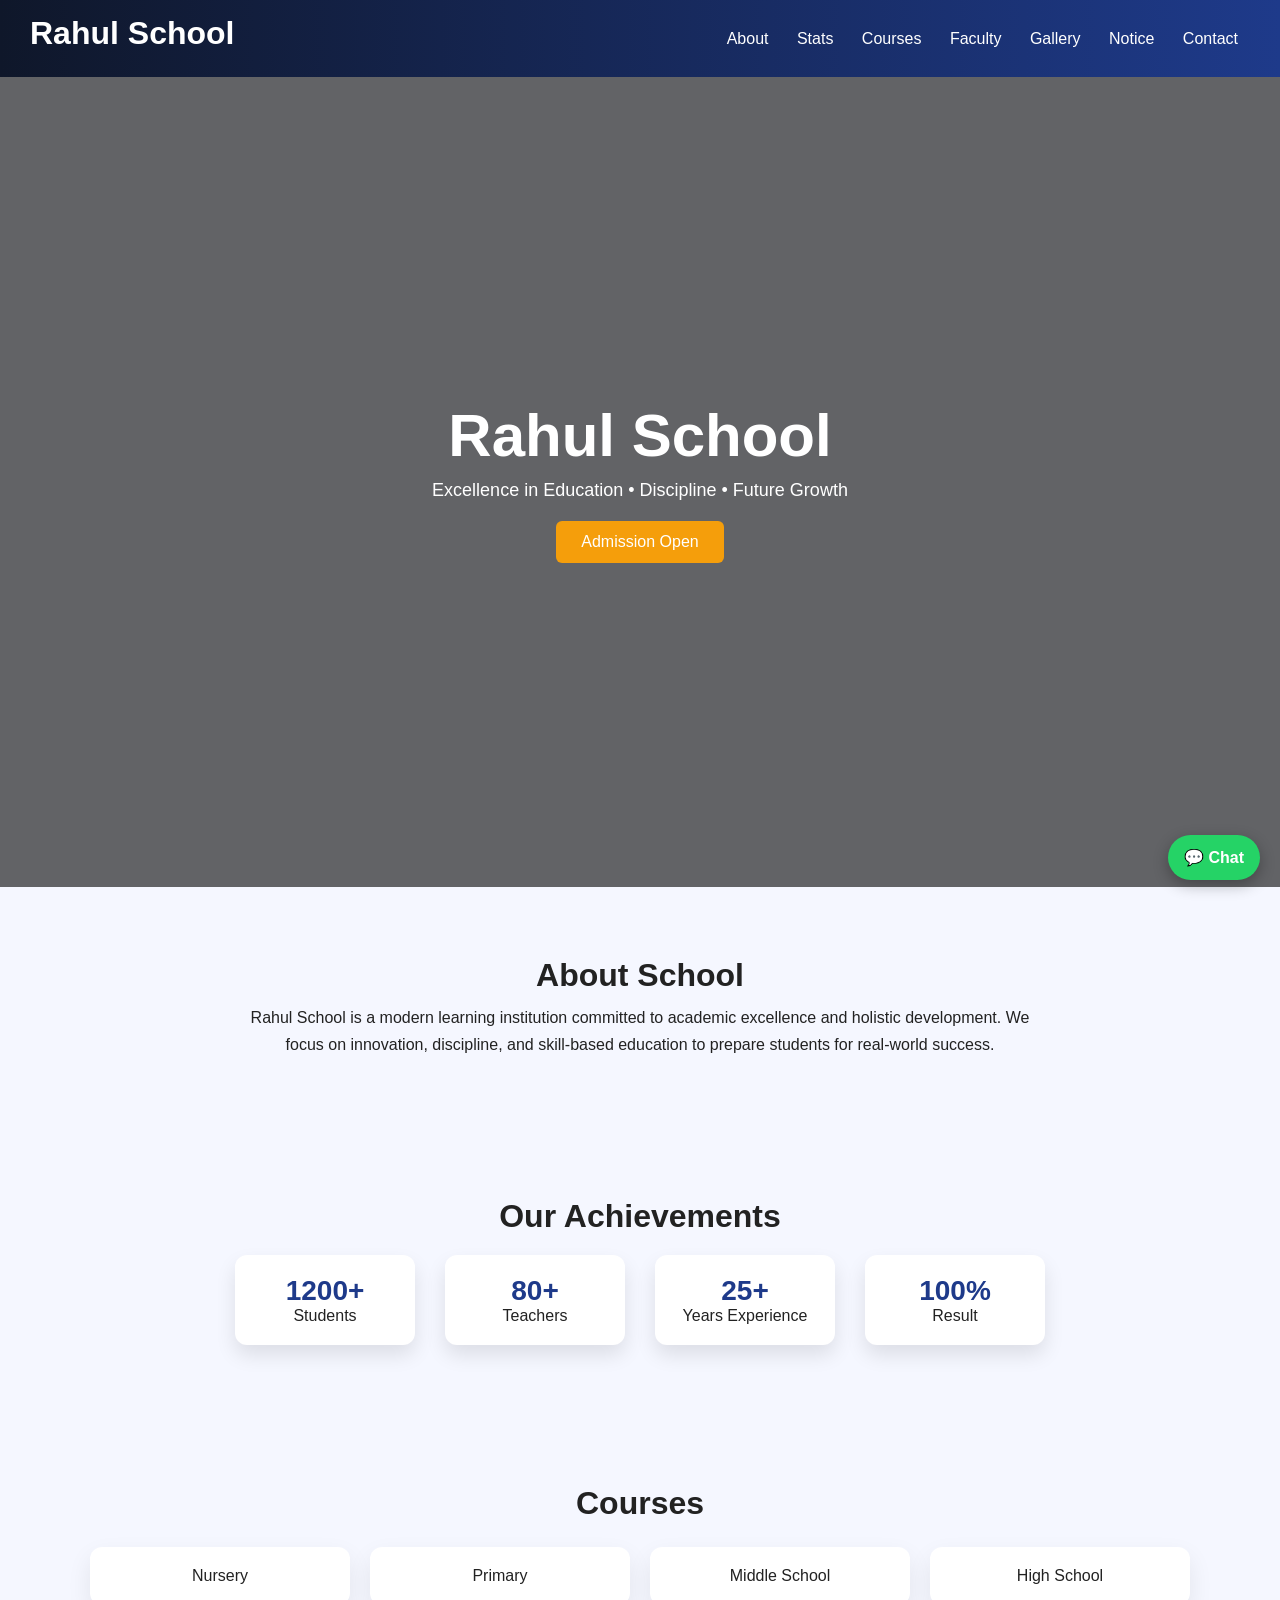
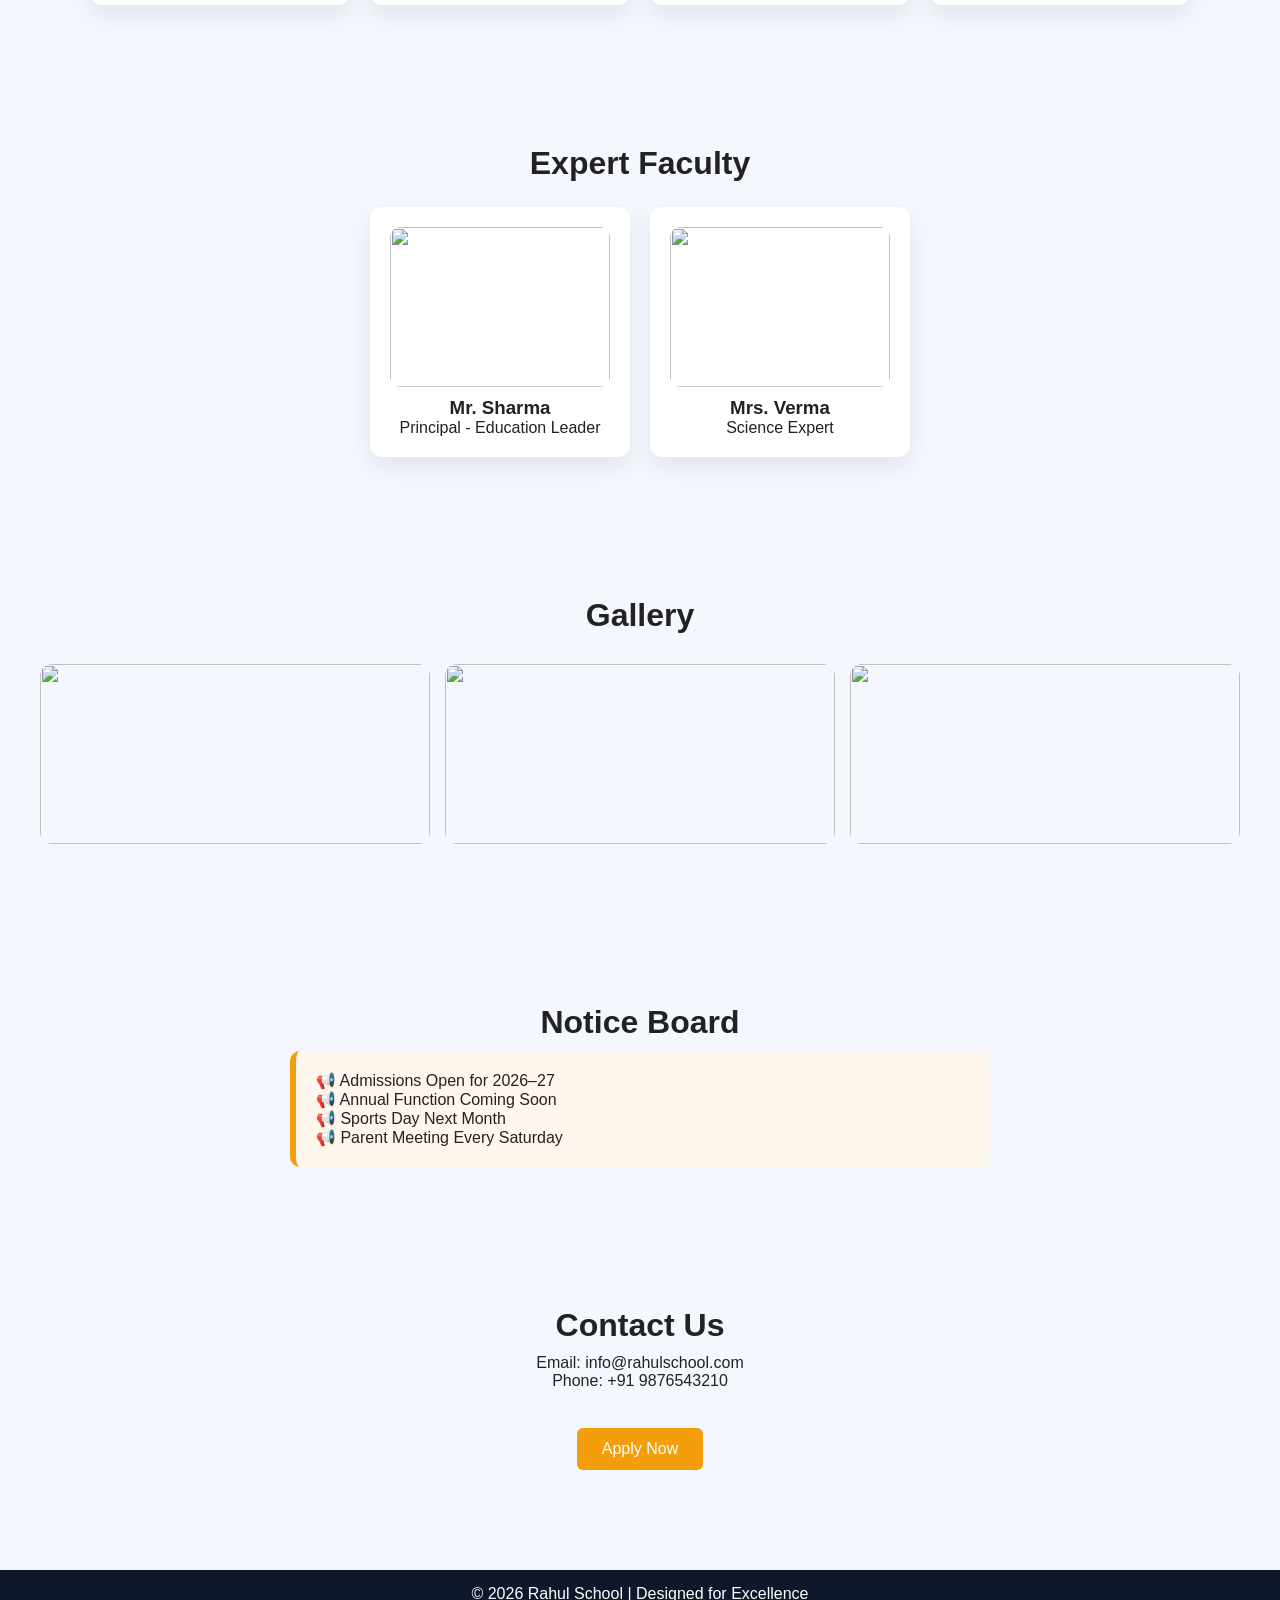
==== commit bae53a1f: "Update index.html" ====
--- a/index.html
+++ b/index.html
@@ -3,19 +3,20 @@
 <head>
 <meta charset="UTF-8">
 <meta name="viewport" content="width=device-width, initial-scale=1.0">
-<title>Rahul School</title>
+<title>Rahul School | Excellence in Education</title>
 
 <style>
 *{
     margin:0;
     padding:0;
     box-sizing:border-box;
-    font-family:Arial;
+    font-family:'Segoe UI', sans-serif;
     scroll-behavior:smooth;
 }
 
 body{
-    background:#f6f8fc;
+    background:#f5f7ff;
+    color:#222;
 }
 
 /* NAVBAR */
@@ -26,21 +27,25 @@
     display:flex;
     justify-content:space-between;
     align-items:center;
-    background:#0f172a;
-    padding:15px 25px;
+    background:linear-gradient(90deg,#0f172a,#1e3a8a);
+    padding:15px 30px;
     color:white;
 }
 
 nav a{
     color:white;
-    margin:0 10px;
+    margin:0 12px;
     text-decoration:none;
     font-weight:500;
+    transition:0.3s;
+}
+nav a:hover{
+    color:#fbbf24;
 }
 
 /* HERO */
 .hero{
-    height:85vh;
+    height:90vh;
     background:linear-gradient(rgba(0,0,0,0.6),rgba(0,0,0,0.6)),
     url('https://images.unsplash.com/photo-1523050854058-8df90110c9f1');
     background-size:cover;
@@ -52,23 +57,68 @@
 }
 
 .hero h1{
-    font-size:55px;
+    font-size:60px;
+    animation:fadeIn 1s ease-in;
+}
+
+.hero p{
+    font-size:18px;
+    margin-top:10px;
 }
 
 .btn{
-    margin-top:15px;
+    margin-top:20px;
     padding:12px 25px;
     border:none;
     background:#f59e0b;
     color:white;
     border-radius:6px;
     cursor:pointer;
-}
-
-/* SECTIONS */
+    font-size:16px;
+    transition:0.3s;
+}
+.btn:hover{
+    background:#d97706;
+    transform:scale(1.05);
+}
+
+/* ANIMATION */
+@keyframes fadeIn{
+    from{opacity:0; transform:translateY(20px);}
+    to{opacity:1; transform:translateY(0);}
+}
+
+/* SECTION */
 section{
-    padding:60px 20px;
+    padding:70px 20px;
     text-align:center;
+}
+
+h2{
+    font-size:32px;
+    margin-bottom:10px;
+}
+
+/* STATS */
+.stats{
+    display:flex;
+    justify-content:center;
+    flex-wrap:wrap;
+    gap:30px;
+    margin-top:20px;
+}
+
+.stat-box{
+    background:white;
+    padding:20px;
+    width:180px;
+    border-radius:12px;
+    box-shadow:0 10px 20px rgba(0,0,0,0.1);
+}
+
+.stat-box h3{
+    font-size:28px;
+    color:#1e3a8a;
 }
 
 /* CARDS */
@@ -77,34 +127,58 @@
     justify-content:center;
     flex-wrap:wrap;
     gap:20px;
-    margin-top:20px;
+    margin-top:25px;
 }
 
 .card{
     background:white;
     padding:20px;
-    width:250px;
+    width:260px;
     border-radius:12px;
     box-shadow:0 10px 25px rgba(0,0,0,0.08);
-}
-
-/* NOTICE BOARD */
+    transition:0.3s;
+}
+.card:hover{
+    transform:translateY(-10px);
+}
+
+/* FACULTY IMAGE */
+.card img{
+    width:100%;
+    height:160px;
+    object-fit:cover;
+    border-radius:10px;
+    margin-bottom:10px;
+}
+
+/* GALLERY */
+.gallery{
+    display:grid;
+    grid-template-columns:repeat(auto-fit,minmax(250px,1fr));
+    gap:15px;
+    padding:20px;
+}
+
+.gallery img{
+    width:100%;
+    height:180px;
+    object-fit:cover;
+    border-radius:12px;
+    transition:0.3s;
+}
+.gallery img:hover{
+    transform:scale(1.05);
+}
+
+/* NOTICE */
 .notice{
-    background:#fff3cd;
+    background:#fff7ed;
     border-left:6px solid #f59e0b;
     padding:20px;
     max-width:700px;
     margin:auto;
     border-radius:10px;
-}
-
-/* FACULTY IMAGE */
-.card img{
-    width:100%;
-    height:150px;
-    object-fit:cover;
-    border-radius:10px;
-    margin-bottom:10px;
+    text-align:left;
 }
 
 /* FOOTER */
@@ -113,6 +187,21 @@
     color:white;
     text-align:center;
     padding:15px;
+    margin-top:30px;
+}
+
+/* WHATSAPP */
+.whatsapp{
+    position:fixed;
+    bottom:20px;
+    right:20px;
+    background:#25D366;
+    color:white;
+    padding:13px 16px;
+    border-radius:50px;
+    text-decoration:none;
+    font-weight:bold;
+    box-shadow:0 5px 15px rgba(0,0,0,0.3);
 }
 </style>
 
@@ -120,13 +209,15 @@
 
 <body>
 
-<!-- NAVBAR -->
+<!-- NAV -->
 <nav>
     <h2>Rahul School</h2>
     <div>
         <a href="#about">About</a>
+        <a href="#stats">Stats</a>
         <a href="#courses">Courses</a>
         <a href="#faculty">Faculty</a>
+        <a href="#gallery">Gallery</a>
         <a href="#notice">Notice</a>
         <a href="#contact">Contact</a>
     </div>
@@ -136,98 +227,109 @@
 <div class="hero">
     <div>
         <h1>Rahul School</h1>
-        <p>Shaping Future Leaders with Quality Education & Values</p>
+        <p>Excellence in Education • Discipline • Future Growth</p>
         <button class="btn">Admission Open</button>
     </div>
 </div>
 
 <!-- ABOUT -->
 <section id="about">
-    <h2>About Our School</h2>
-    <p style="max-width:800px;margin:auto;margin-top:15px;line-height:1.6;">
-        Rahul School is a center of excellence in education, dedicated to nurturing young minds with knowledge, discipline, and creativity. 
-        We focus on holistic development of students by combining academic excellence with sports, arts, and life skills. 
-        Our mission is to build confident, responsible, and successful individuals who contribute positively to society.
+    <h2>About School</h2>
+    <p style="max-width:800px;margin:auto;line-height:1.7;">
+        Rahul School is a modern learning institution committed to academic excellence and holistic development.
+        We focus on innovation, discipline, and skill-based education to prepare students for real-world success.
     </p>
+</section>
+
+<!-- STATS -->
+<section id="stats">
+    <h2>Our Achievements</h2>
+    <div class="stats">
+        <div class="stat-box">
+            <h3>1200+</h3>
+            <p>Students</p>
+        </div>
+        <div class="stat-box">
+            <h3>80+</h3>
+            <p>Teachers</p>
+        </div>
+        <div class="stat-box">
+            <h3>25+</h3>
+            <p>Years Experience</p>
+        </div>
+        <div class="stat-box">
+            <h3>100%</h3>
+            <p>Result</p>
+        </div>
+    </div>
 </section>
 
 <!-- COURSES -->
 <section id="courses">
-    <h2>Academic Programs</h2>
+    <h2>Courses</h2>
     <div class="cards">
-        <div class="card">Nursery & Kindergarten</div>
-        <div class="card">Primary Education</div>
+        <div class="card">Nursery</div>
+        <div class="card">Primary</div>
         <div class="card">Middle School</div>
-        <div class="card">High School (10th)</div>
+        <div class="card">High School</div>
     </div>
 </section>
 
 <!-- FACULTY -->
 <section id="faculty">
-    <h2>Our Expert Faculty</h2>
-    <p>Highly qualified and dedicated teachers who guide students towards excellence.</p>
-
+    <h2>Expert Faculty</h2>
     <div class="cards">
         <div class="card">
             <img src="https://images.unsplash.com/photo-1544717305-2782549b5136">
-            <h3>Mr. Rajesh Sharma</h3>
-            <p>Principal - 15+ years experience in education leadership</p>
-        </div>
-
+            <h3>Mr. Sharma</h3>
+            <p>Principal - Education Leader</p>
+        </div>
         <div class="card">
             <img src="https://images.unsplash.com/photo-1551836022-deb4988cc6c0">
-            <h3>Mrs. Anita Verma</h3>
-            <p>Science Teacher - Known for practical learning methods</p>
-        </div>
-
-        <div class="card">
-            <img src="https://images.unsplash.com/photo-1500648767791-00dcc994a43e">
-            <h3>Mr. Amit Singh</h3>
-            <p>Mathematics Expert - Makes learning easy and fun</p>
-        </div>
+            <h3>Mrs. Verma</h3>
+            <p>Science Expert</p>
+        </div>
+    </div>
+</section>
+
+<!-- GALLERY -->
+<section id="gallery">
+    <h2>Gallery</h2>
+    <div class="gallery">
+        <img src="https://images.unsplash.com/photo-1503676260728-1c00da094a0b">
+        <img src="https://images.unsplash.com/photo-1524178232363-1fb2b075b655">
+        <img src="https://images.unsplash.com/photo-1523050854058-8df90110c9f1">
     </div>
 </section>
 
 <!-- NOTICE -->
 <section id="notice">
     <h2>Notice Board</h2>
-
     <div class="notice">
-        <p>📢 Admissions for the academic session 2026–27 are now open.</p>
-        <p>📢 Annual sports day will be held on 15th July 2026.</p>
-        <p>📢 Parents-teacher meeting scheduled every Saturday.</p>
-        <p>📢 School timings updated from 8:00 AM to 2:00 PM.</p>
+        📢 Admissions Open for 2026–27<br>
+        📢 Annual Function Coming Soon<br>
+        📢 Sports Day Next Month<br>
+        📢 Parent Meeting Every Saturday
     </div>
 </section>
 
 <!-- CONTACT -->
 <section id="contact">
-    <h2>Contact & Admission</h2>
+    <h2>Contact Us</h2>
     <p>Email: info@rahulschool.com</p>
     <p>Phone: +91 9876543210</p>
-
     <br>
     <button class="btn">Apply Now</button>
 </section>
-<a href="https://wa.me/919876543210" target="_blank"
-style="
-position:fixed;
-bottom:20px;
-right:20px;
-background:#25D366;
-color:white;
-padding:12px 15px;
-border-radius:50px;
-text-decoration:none;
-font-weight:bold;
-box-shadow:0 5px 15px rgba(0,0,0,0.3);
-">
-💬 Enquiry
+
+<!-- WHATSAPP -->
+<a class="whatsapp" href="https://wa.me/919876543210" target="_blank">
+💬 Chat
 </a>
-    
+
 <!-- FOOTER -->
 <footer>
-    © 2026 Rahul School | All Rights Reserved
+    © 2026 Rahul School | Designed for Excellence
 </footer>
 
 </body>
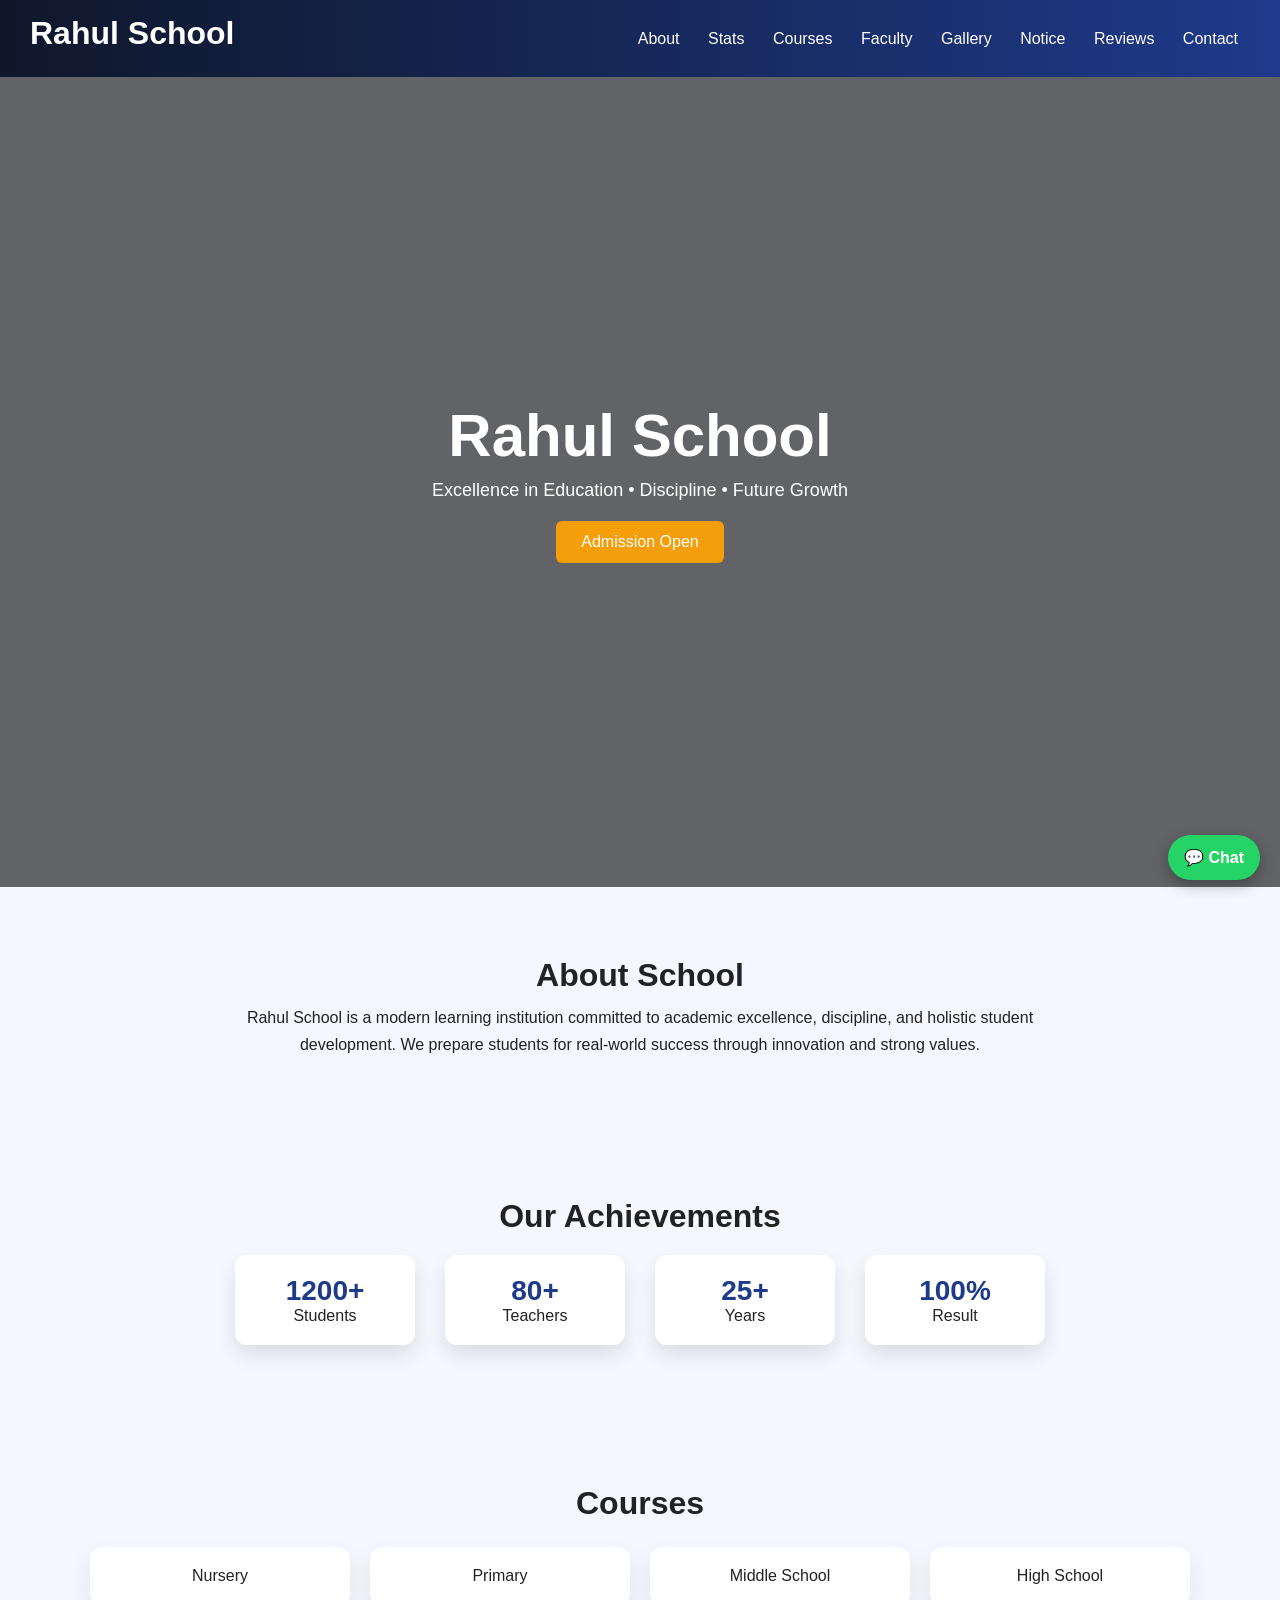
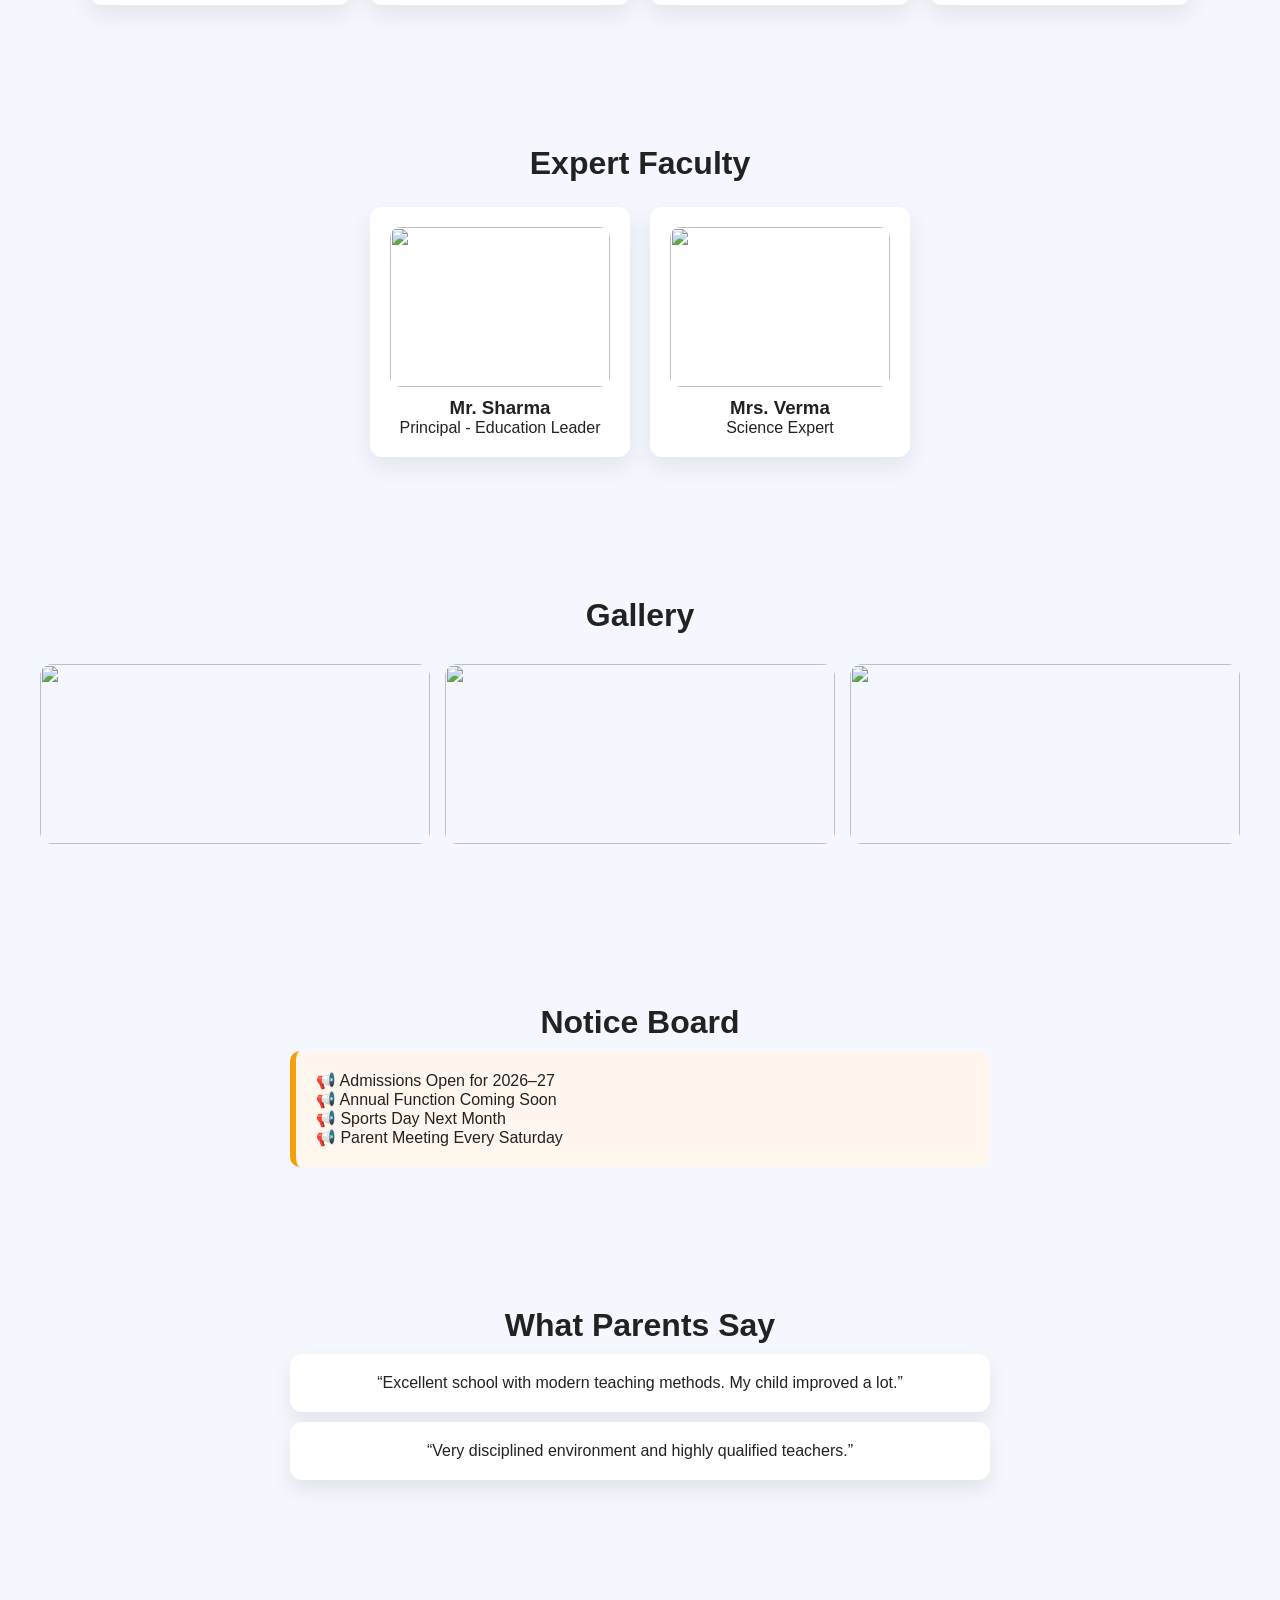
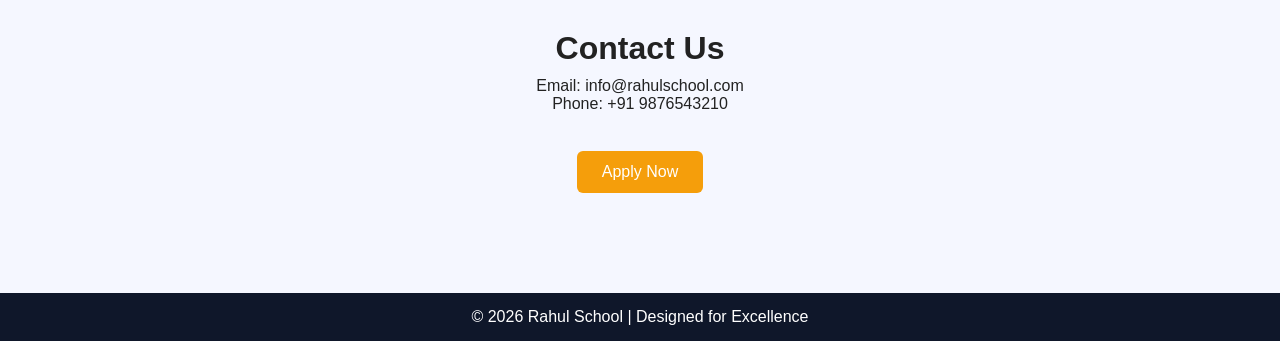
==== commit b6f0c74b: "Update index.html" ====
--- a/index.html
+++ b/index.html
@@ -37,7 +37,6 @@
     margin:0 12px;
     text-decoration:none;
     font-weight:500;
-    transition:0.3s;
 }
 nav a:hover{
     color:#fbbf24;
@@ -58,7 +57,6 @@
 
 .hero h1{
     font-size:60px;
-    animation:fadeIn 1s ease-in;
 }
 
 .hero p{
@@ -80,12 +78,6 @@
 .btn:hover{
     background:#d97706;
     transform:scale(1.05);
-}
-
-/* ANIMATION */
-@keyframes fadeIn{
-    from{opacity:0; transform:translateY(20px);}
-    to{opacity:1; transform:translateY(0);}
 }
 
 /* SECTION */
@@ -114,6 +106,10 @@
     width:180px;
     border-radius:12px;
     box-shadow:0 10px 20px rgba(0,0,0,0.1);
+    transition:0.3s;
+}
+.stat-box:hover{
+    transform:translateY(-5px);
 }
 
 .stat-box h3{
@@ -181,6 +177,16 @@
     text-align:left;
 }
 
+/* TESTIMONIAL */
+.testimonial{
+    background:white;
+    padding:20px;
+    margin:10px auto;
+    max-width:700px;
+    border-radius:12px;
+    box-shadow:0 10px 20px rgba(0,0,0,0.08);
+}
+
 /* FOOTER */
 footer{
     background:#0f172a;
@@ -202,6 +208,13 @@
     text-decoration:none;
     font-weight:bold;
     box-shadow:0 5px 15px rgba(0,0,0,0.3);
+    animation:pulse 1.5s infinite;
+}
+
+@keyframes pulse{
+    0%{transform:scale(1);}
+    50%{transform:scale(1.1);}
+    100%{transform:scale(1);}
 }
 </style>
 
@@ -219,6 +232,7 @@
         <a href="#faculty">Faculty</a>
         <a href="#gallery">Gallery</a>
         <a href="#notice">Notice</a>
+        <a href="#testimonials">Reviews</a>
         <a href="#contact">Contact</a>
     </div>
 </nav>
@@ -228,7 +242,9 @@
     <div>
         <h1>Rahul School</h1>
         <p>Excellence in Education • Discipline • Future Growth</p>
-        <button class="btn">Admission Open</button>
+        <a href="#contact" class="btn" style="text-decoration:none;display:inline-block;">
+            Admission Open
+        </a>
     </div>
 </div>
 
@@ -236,8 +252,8 @@
 <section id="about">
     <h2>About School</h2>
     <p style="max-width:800px;margin:auto;line-height:1.7;">
-        Rahul School is a modern learning institution committed to academic excellence and holistic development.
-        We focus on innovation, discipline, and skill-based education to prepare students for real-world success.
+        Rahul School is a modern learning institution committed to academic excellence, discipline, and holistic student development.
+        We prepare students for real-world success through innovation and strong values.
     </p>
 </section>
 
@@ -245,22 +261,10 @@
 <section id="stats">
     <h2>Our Achievements</h2>
     <div class="stats">
-        <div class="stat-box">
-            <h3>1200+</h3>
-            <p>Students</p>
-        </div>
-        <div class="stat-box">
-            <h3>80+</h3>
-            <p>Teachers</p>
-        </div>
-        <div class="stat-box">
-            <h3>25+</h3>
-            <p>Years Experience</p>
-        </div>
-        <div class="stat-box">
-            <h3>100%</h3>
-            <p>Result</p>
-        </div>
+        <div class="stat-box"><h3>1200+</h3><p>Students</p></div>
+        <div class="stat-box"><h3>80+</h3><p>Teachers</p></div>
+        <div class="stat-box"><h3>25+</h3><p>Years</p></div>
+        <div class="stat-box"><h3>100%</h3><p>Result</p></div>
     </div>
 </section>
 
@@ -313,6 +317,19 @@
     </div>
 </section>
 
+<!-- TESTIMONIALS -->
+<section id="testimonials">
+    <h2>What Parents Say</h2>
+
+    <div class="testimonial">
+        “Excellent school with modern teaching methods. My child improved a lot.”
+    </div>
+
+    <div class="testimonial">
+        “Very disciplined environment and highly qualified teachers.”
+    </div>
+</section>
+
 <!-- CONTACT -->
 <section id="contact">
     <h2>Contact Us</h2>
